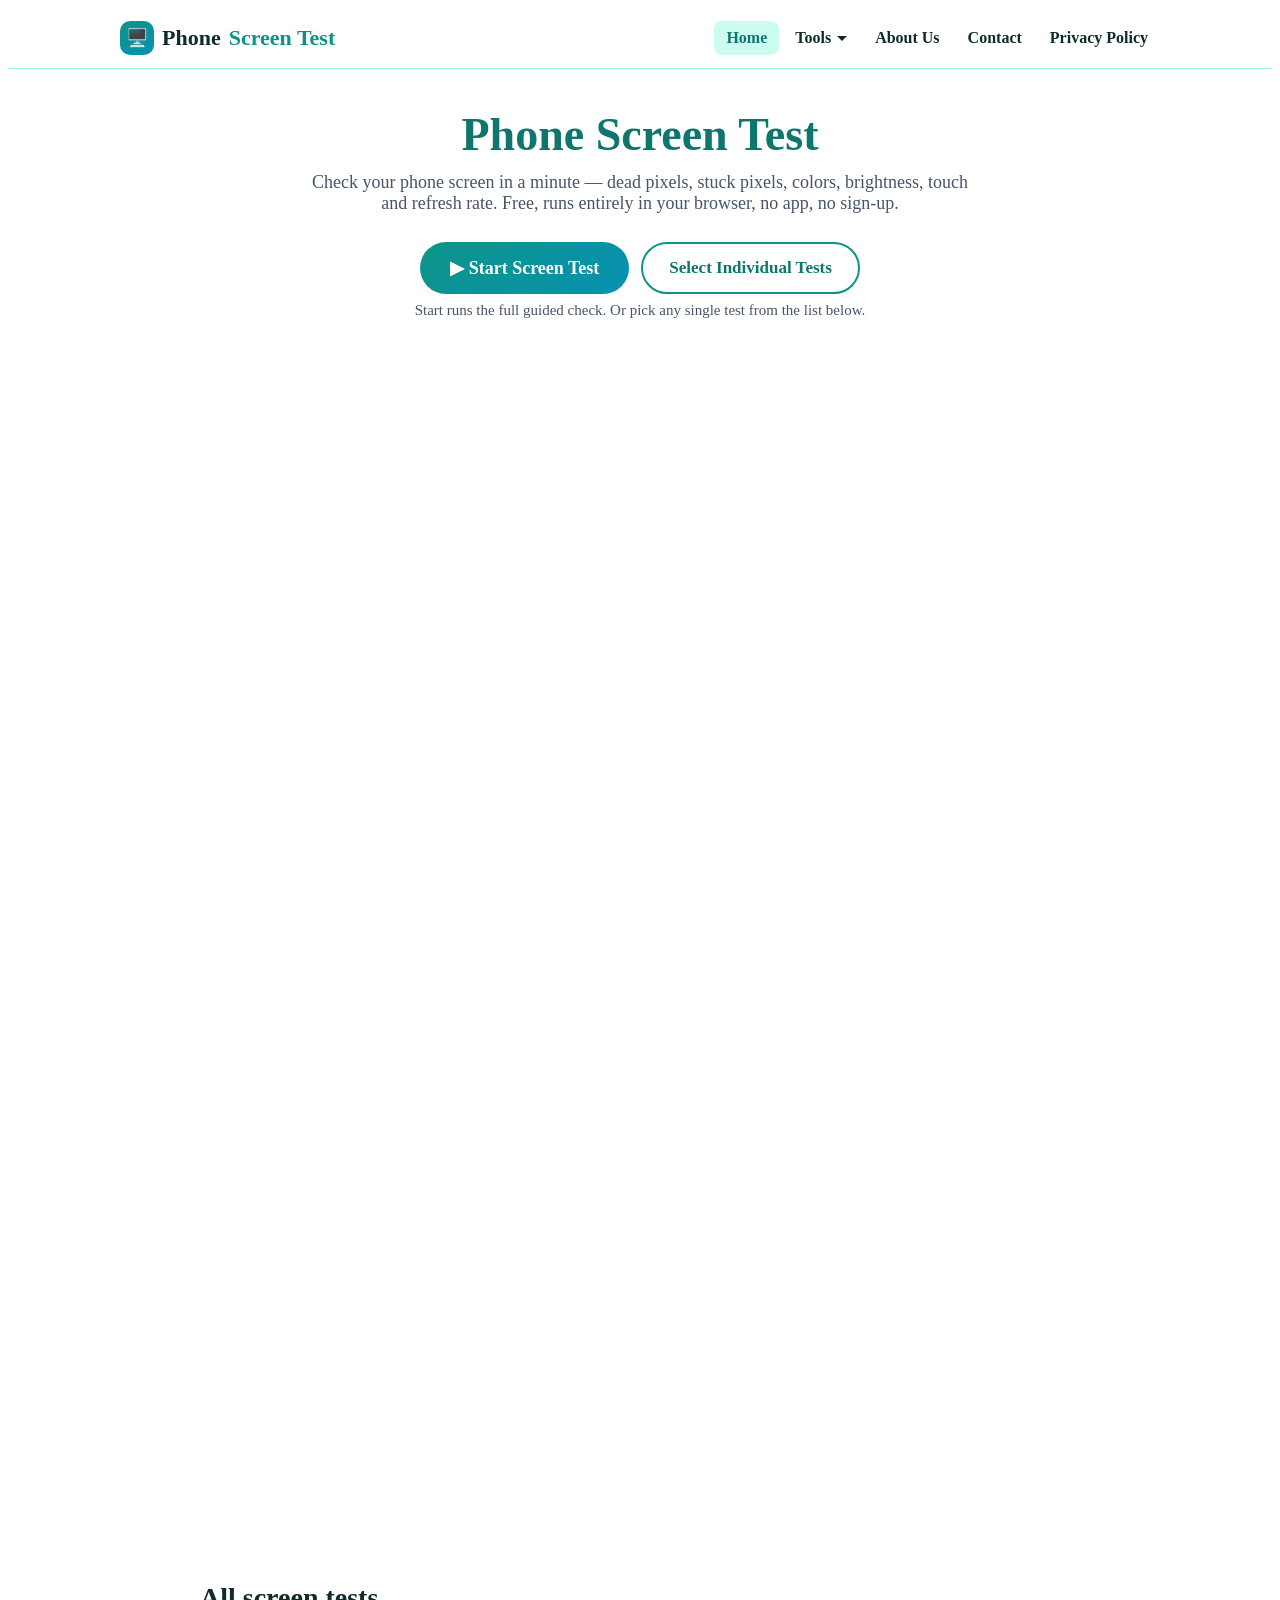
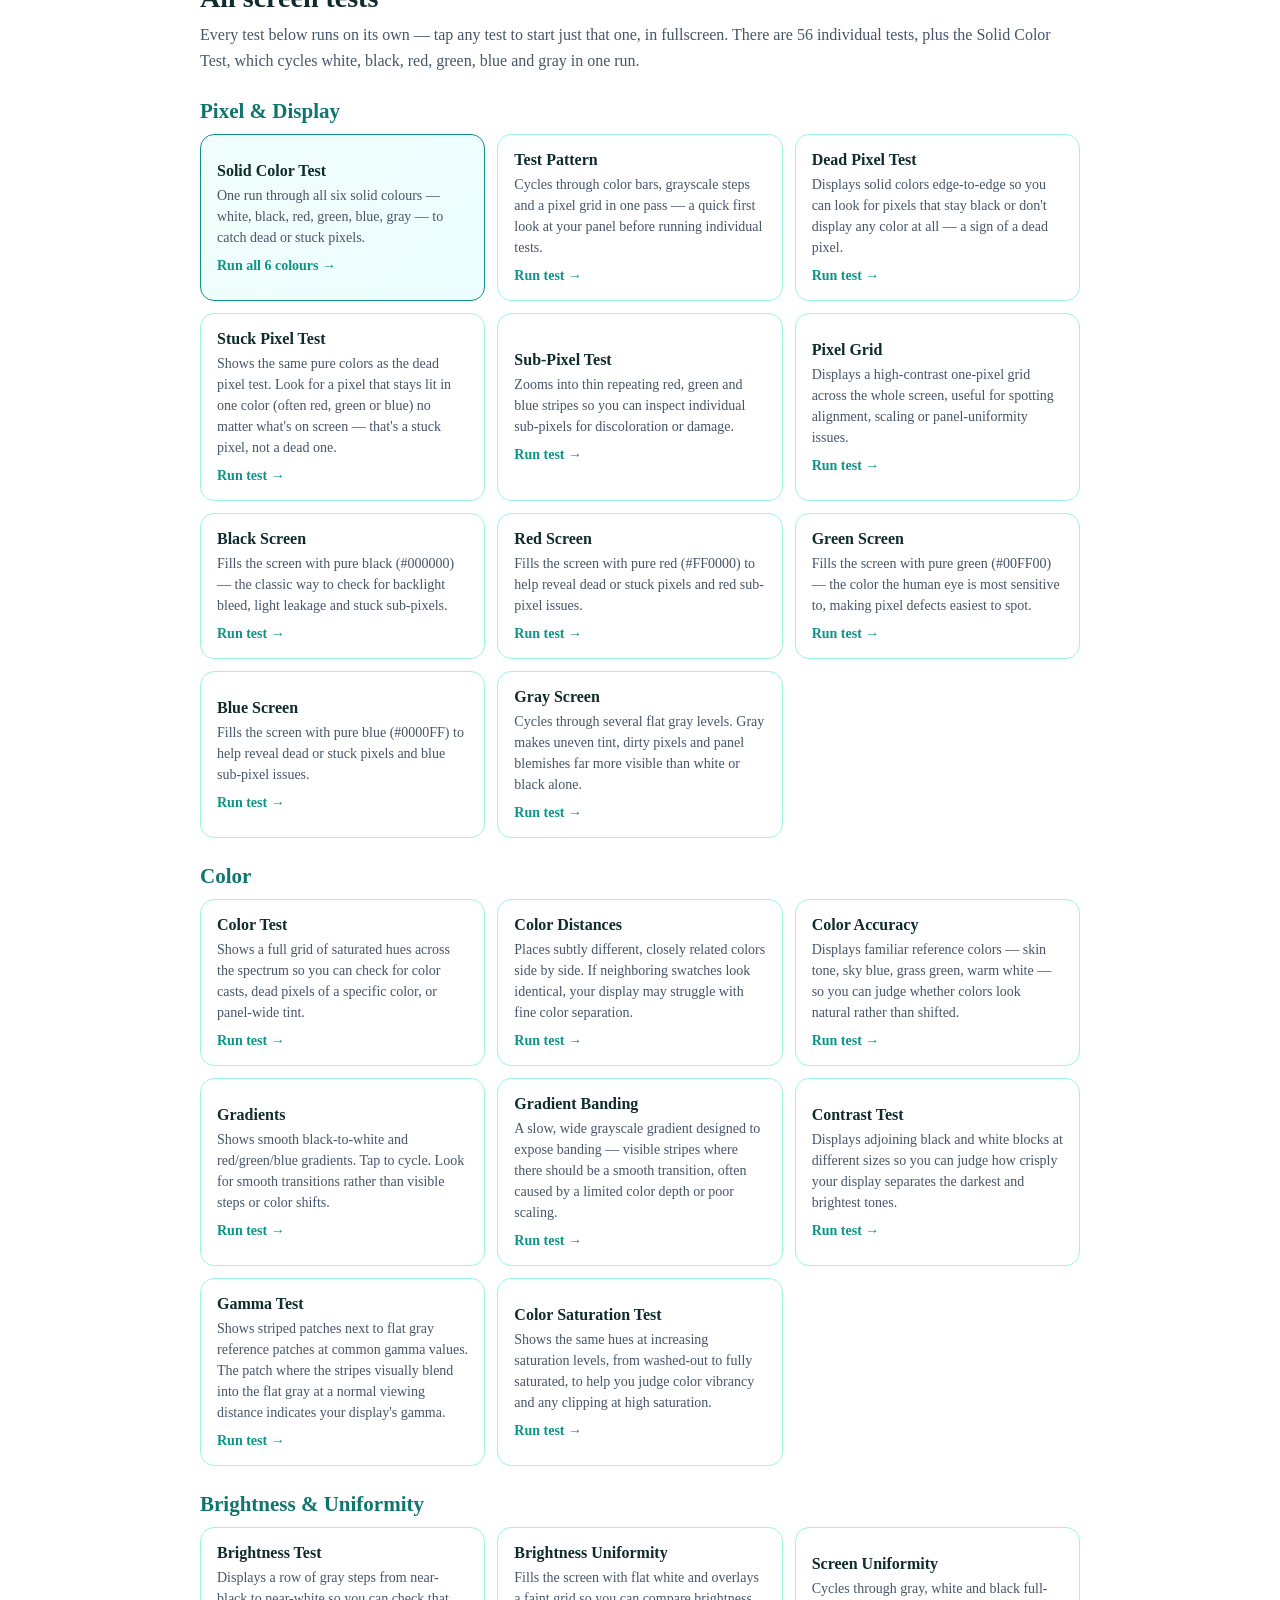
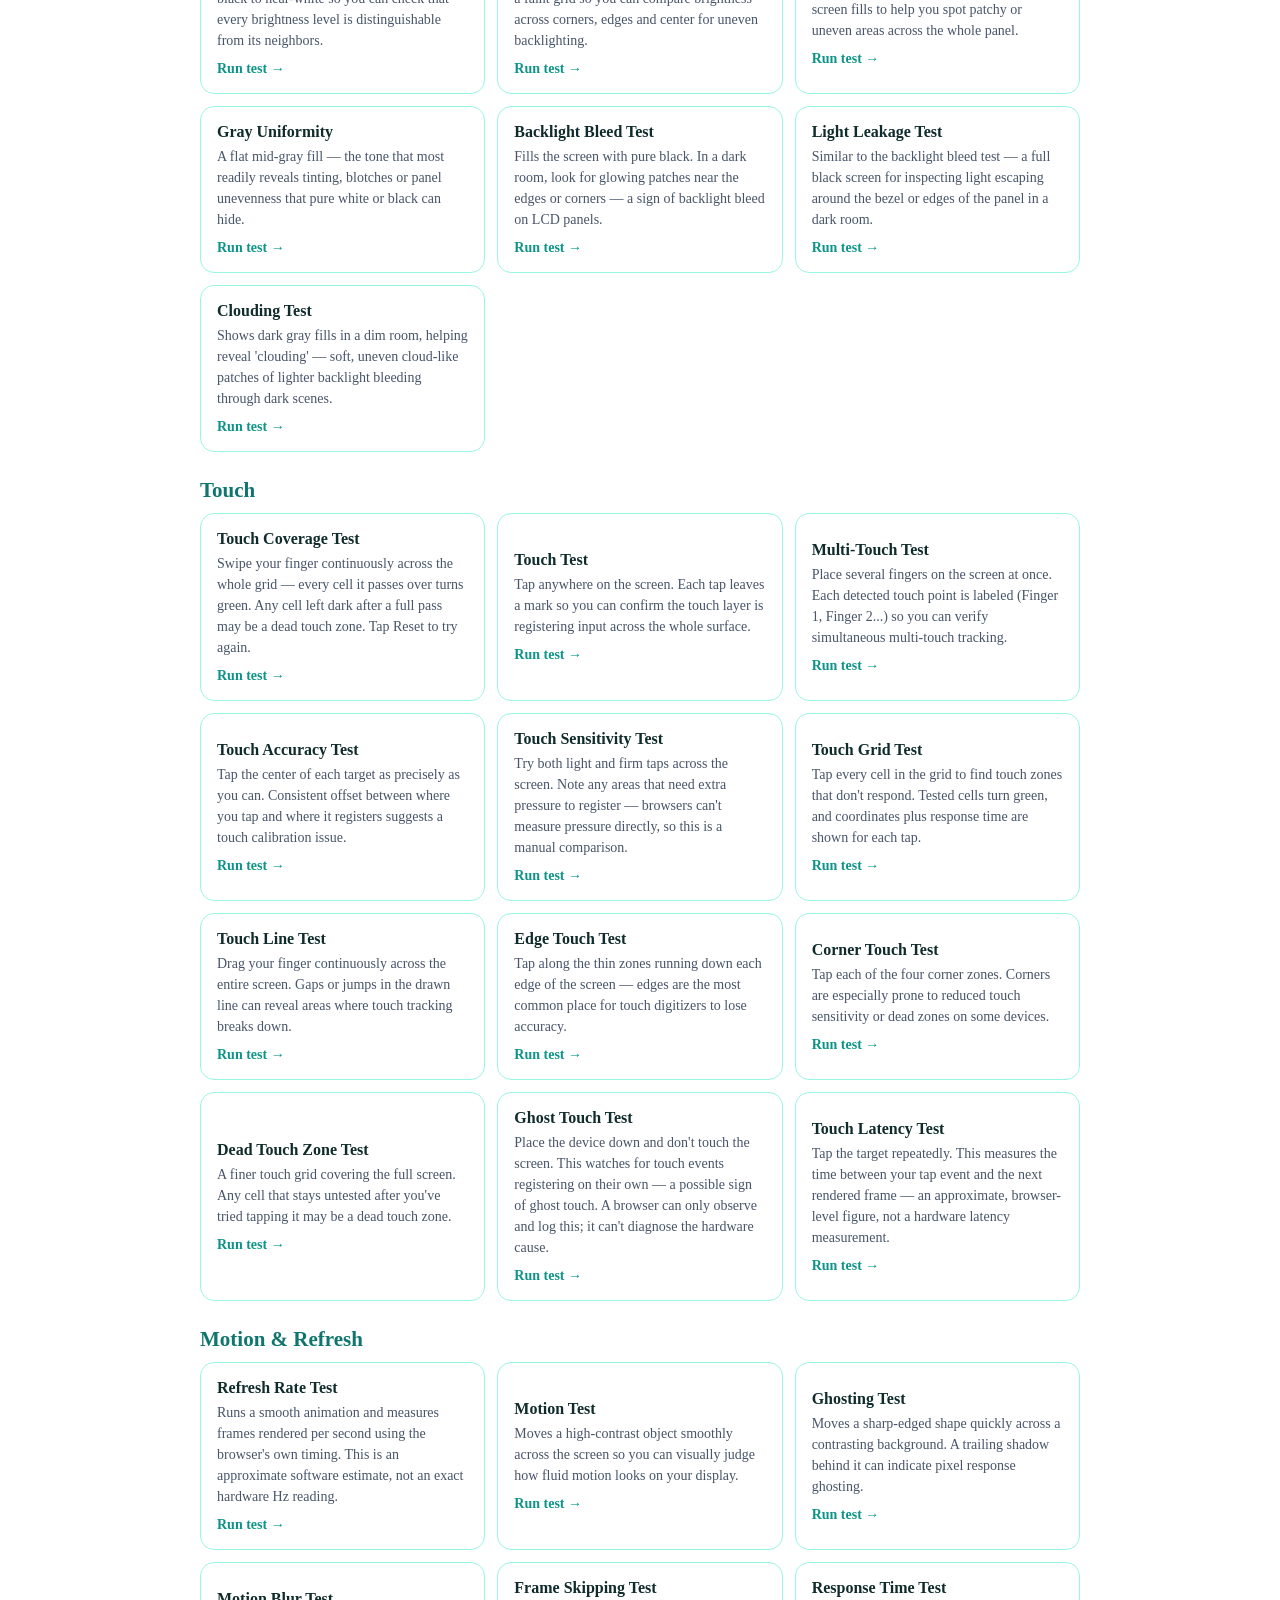
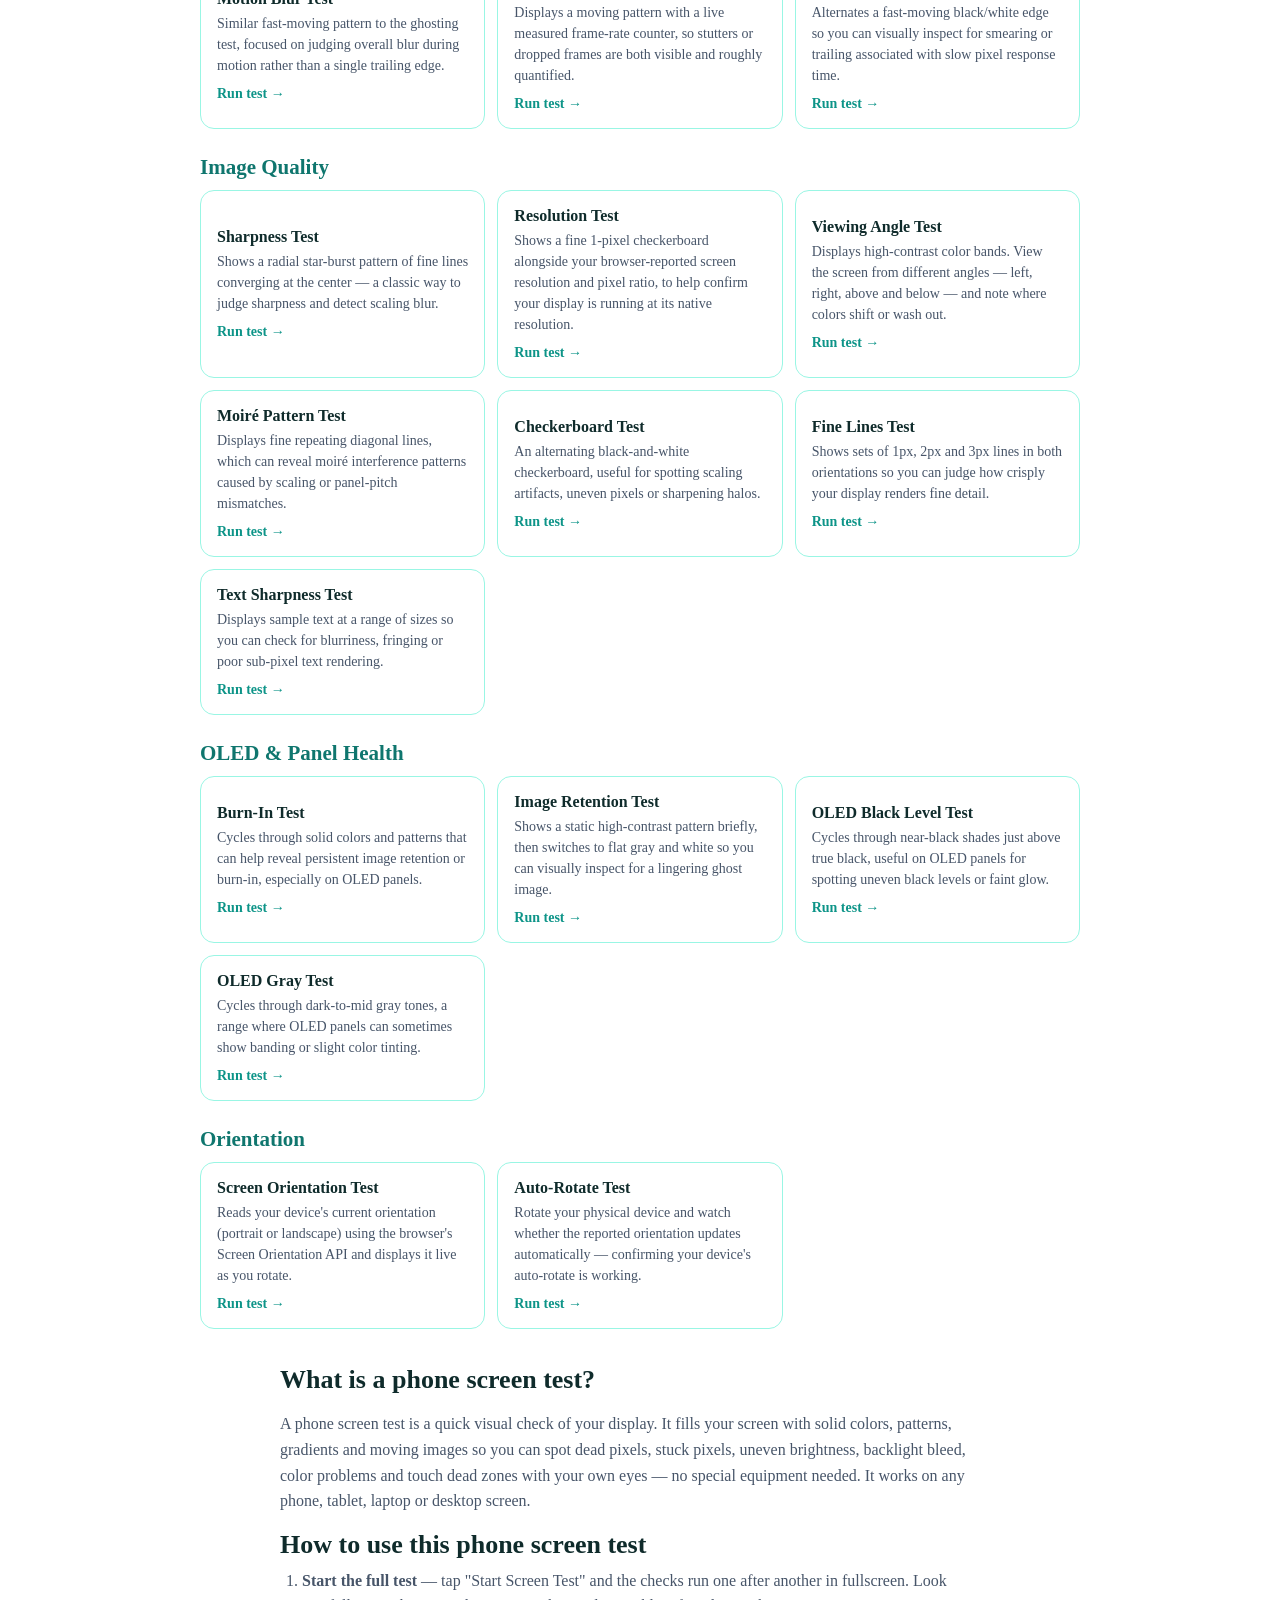
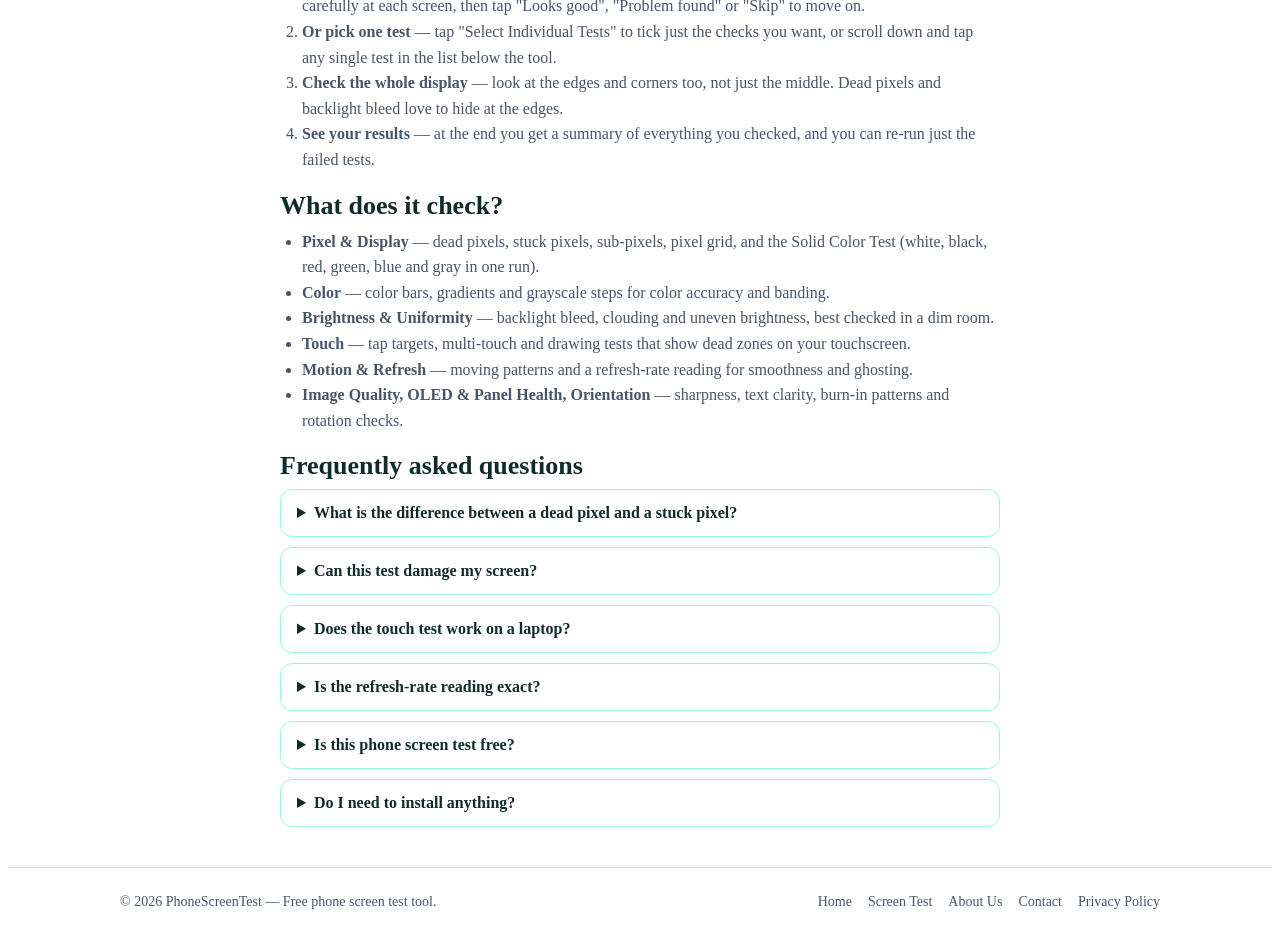
==== index.html @ b447b627 "Add Phone Screen Test website" ====
<!DOCTYPE html>
<html lang="en">
<head>
<meta charset="UTF-8">
<meta name="viewport" content="width=device-width, initial-scale=1.0">
<title>Phone Screen Test - Dead Pixels, Colors &amp; Touch (Free)</title>
<meta name="description" content="Free phone screen test — check dead pixels, stuck pixels, colors, brightness, touch and refresh rate. 57 display tests in your browser, no app or download.">
<meta name="keywords" content="phone screen test, screen test, display test, dead pixel test, stuck pixel test, touch screen test, color test, brightness test, monitor test, screen check">
<link rel="canonical" href="https://phonescreentest.github.io/">
<meta property="og:title" content="Phone Screen Test - Dead Pixels, Colors & Touch (Free)">
<meta property="og:description" content="57 free display tests in your browser — dead pixels, colors, brightness, touch and refresh rate. No app, no sign-up.">
<meta property="og:type" content="website">
<meta property="og:url" content="https://phonescreentest.github.io/">
<link rel="stylesheet" href="https://fonts.googleapis.com/css2?family=Space+Grotesk:wght@500;600;700&family=Inter:wght@400;500;600;700&display=swap">
<link rel="stylesheet" href="screen-test-assets/style.css">
<!-- Google Search Console verification + Google Analytics: to be added after upload (own property, separate from the other sites). -->
<link rel="icon" href="data:image/svg+xml,<svg xmlns='http://www.w3.org/2000/svg' viewBox='0 0 100 100'><text y='.9em' font-size='90'>🖥️</text></svg>">
<style>
:root{--bg:#f0fdfa;--panel:#fff;--panel2:#ccfbf1;--line:#99f6e4;--text:#0f2b2b;--muted:#475569;--accent:#0d9488;--accent2:#0891b2;--accent-dark:#0f766e}
*{box-sizing:border-box}
html{scroll-behavior:smooth}
a{color:var(--accent);text-decoration:none}
a:hover{text-decoration:underline}
.wrap{max-width:1080px;margin:0 auto;padding:0 20px}
header.site{background:#fff;border-bottom:1px solid var(--line);position:sticky;top:0;z-index:10}
header.site .wrap{display:flex;align-items:center;justify-content:space-between;min-height:60px}
.logo{font-size:22px;font-weight:800;color:var(--text);display:flex;align-items:center;gap:8px}
.logo:hover{text-decoration:none}
.logo .mark{width:34px;height:34px;border-radius:10px;background:linear-gradient(135deg,var(--accent),var(--accent2));color:#fff;display:inline-flex;align-items:center;justify-content:center;font-size:18px}
.logo b{color:var(--accent);font-weight:800}
nav.main{display:flex;gap:4px;flex-wrap:wrap}
nav.main a{color:var(--text);font-weight:600;padding:8px 12px;border-radius:8px}
nav.main a:hover,nav.main a.active{background:var(--panel2);color:var(--accent-dark);text-decoration:none}
.menu-btn{display:none}
.nav-drop{position:relative}
.nav-drop-btn{font-family:inherit;font-size:16px;font-weight:600;color:var(--text);background:none;border:0;padding:8px 12px;border-radius:8px;cursor:pointer;display:inline-flex;align-items:center;gap:6px}
.nav-drop-btn:hover,.nav-drop-btn.active{background:var(--panel2);color:var(--accent-dark)}
.nav-drop-btn .caret{width:0;height:0;border-left:5px solid transparent;border-right:5px solid transparent;border-top:5px solid currentColor;transition:transform .2s}
.nav-drop.open .nav-drop-btn .caret{transform:rotate(180deg)}
.nav-drop-menu{display:none;position:absolute;top:calc(100% + 6px);left:0;min-width:230px;background:#fff;border:1px solid var(--line);border-radius:12px;box-shadow:0 12px 30px rgba(13,148,136,.15);padding:6px;z-index:20}
.nav-drop.open .nav-drop-menu{display:block}
.nav-drop-menu a{display:block;padding:10px 12px;border-radius:8px;color:var(--text);font-weight:600}
.nav-drop-menu a:hover,.nav-drop-menu a.active{background:var(--panel2);color:var(--accent-dark);text-decoration:none}
.page-hero{text-align:center;padding:40px 20px 6px}
.page-hero h1{font-size:46px;line-height:1.15;margin:0 0 10px;color:var(--accent-dark)}
.page-hero p.lede{font-size:18px;color:var(--muted);max-width:660px;margin:0 auto 22px}
footer.site{border-top:1px solid var(--line);background:#fff;padding:26px 0;margin-top:20px}
footer.site .wrap{display:flex;justify-content:space-between;gap:16px;flex-wrap:wrap;color:var(--muted);font-size:14px}
footer.site nav{display:flex;gap:16px;flex-wrap:wrap}
footer.site nav a{color:var(--muted)}
/* Top actions: Start Screen Test + Select Individual Tests (own classes, no clash with plugin .btn) */
.pst-top-actions{display:flex;gap:12px;justify-content:center;flex-wrap:wrap;margin:0 auto 8px}
.pst-start{border:0;cursor:pointer;padding:15px 30px;border-radius:999px;font-size:18px;font-weight:800;color:#fff;background:linear-gradient(135deg,var(--accent),var(--accent2));font-family:inherit}
.pst-start:hover{opacity:.92}
.pst-select{border:2px solid var(--accent);background:#fff;color:var(--accent-dark);cursor:pointer;padding:13px 26px;border-radius:999px;font-size:17px;font-weight:700;font-family:inherit}
.pst-select:hover{background:var(--panel2)}
.pst-top-note{text-align:center;color:var(--muted);font-size:15px;margin:6px 0 0}
/* All-tests list below the tool (own .pst- classes; plugin .card/.btn untouched) */
.pst-all{max-width:920px;margin:0 auto;padding:30px 20px 10px}
.pst-all h2{font-size:28px;margin:0 0 8px;color:var(--text)}
.pst-all-intro{color:var(--muted);font-size:16px;line-height:1.6;margin:0 0 10px}
.pst-all h3{font-size:21px;margin:26px 0 10px;color:var(--accent-dark)}
.pst-test-grid{display:grid;grid-template-columns:repeat(auto-fill,minmax(260px,1fr));gap:12px}
.pst-test-btn{display:block;width:100%;text-align:left;background:#fff;border:1px solid var(--line);border-radius:14px;padding:16px;cursor:pointer;font-family:inherit}
.pst-test-btn:hover{border-color:var(--accent);box-shadow:0 6px 18px rgba(13,148,136,.14)}
.pst-test-name{display:block;font-size:16px;font-weight:800;color:var(--text)}
.pst-test-desc{display:block;font-size:14px;line-height:1.5;color:var(--muted);margin:5px 0 10px}
.pst-test-run{display:inline-block;font-size:14px;font-weight:800;color:var(--accent)}
.pst-test-group{background:linear-gradient(135deg,#f0fdfa,#ecfeff);border-color:var(--accent)}
/* SEO content under the tool (own classes, no clash with the tool stylesheet) */
.st-info{max-width:760px;margin:0 auto;padding:26px 20px 10px}
.st-info h2{font-size:26px;margin:0 0 8px;color:#0f2b2b}
.st-info p,.st-info li{color:#475569;font-size:16px;line-height:1.6}
.st-info ul,.st-info ol{margin:8px 0 18px;padding-left:22px}
.st-info details{background:#fff;border:1px solid var(--line);border-radius:12px;padding:14px 16px;margin-bottom:10px}
.st-info summary{font-weight:700;cursor:pointer;font-size:16px;color:#0f2b2b}
.st-info details p{margin:8px 0 0}
@media (max-width:820px){
  .page-hero h1{font-size:34px}
  .nav-drop{width:100%}
  .nav-drop-btn{width:100%;justify-content:space-between}
  .nav-drop-menu{position:static;box-shadow:none;border:0;border-radius:0;background:transparent;padding:2px 0 2px 14px;min-width:0}
  .nav-drop-menu a{padding:10px 12px}
  header.site .wrap{position:relative}
  .menu-btn{display:flex;flex-direction:column;justify-content:center;gap:5px;width:40px;height:40px;padding:9px;background:none;border:0;cursor:pointer}
  .menu-btn span{display:block;height:3px;background:var(--text);border-radius:2px;transition:transform .2s,opacity .2s}
  .menu-btn.open span:nth-child(1){transform:translateY(8px) rotate(45deg)}
  .menu-btn.open span:nth-child(2){opacity:0}
  .menu-btn.open span:nth-child(3){transform:translateY(-8px) rotate(-45deg)}
  nav.main{display:none}
  nav.main.open{display:flex;flex-direction:column;position:absolute;top:100%;left:0;right:0;background:#fff;border-bottom:1px solid var(--line);padding:10px 20px 14px;gap:2px}
  nav.main.open a{padding:10px 12px}
}
</style>
</head>
<body>
<header class="site">
  <div class="wrap">
    <a class="logo" href="index.html"><span class="mark">🖥️</span>Phone<b> Screen Test</b></a>
    <button type="button" class="menu-btn" id="menuBtn" aria-label="Menu" aria-expanded="false"><span></span><span></span><span></span></button>
    <nav class="main">
      <a href="index.html" class="active">Home</a>
      <div class="nav-drop">
        <button type="button" class="nav-drop-btn" aria-expanded="false" aria-haspopup="true">Tools <span class="caret" aria-hidden="true"></span></button>
        <div class="nav-drop-menu">
          <a href="index.html">Screen Test</a>
        </div>
      </div>
      <a href="about.html">About Us</a>
      <a href="contact.html">Contact</a>
      <a href="privacy-policy.html">Privacy Policy</a>
    </nav>
  </div>
</header>
<main class="wrap">
  <div class="page-hero">
    <h1>Phone Screen Test</h1>
    <p class="lede">Check your phone screen in a minute — dead pixels, stuck pixels, colors, brightness, touch and refresh rate. Free, runs entirely in your browser, no app, no sign-up.</p>
  </div>

  <div class="pst-top-actions">
    <button type="button" class="pst-start" data-stt-start>&#9654; Start Screen Test</button>
    <button type="button" class="pst-select" id="pstSelectBtn">Select Individual Tests</button>
  </div>
  <p class="pst-top-note">Start runs the full guided check. Or pick any single test from the list below.</p>

  <!-- Screen Test tool (standalone build of the Screen Test Tool plugin:
       its own markup, stylesheet and script; WordPress/PHP not needed) -->
  <div class="screen-test-tool-wrapper">
<div id="screen-test-app" style="visibility:hidden">

  <!-- ============ CATEGORY QUICK-START SCREEN ============ -->
  <div id="category-screen">
    <div class="page-wrap">
      <header class="hero">
        <span class="eyebrow">
          <svg width="14" height="14" style="width:14px;height:14px" viewBox="0 0 24 24" fill="none" stroke="currentColor" stroke-width="2"><rect x="3" y="4" width="18" height="13" rx="2"/><path d="M8 21h8M12 17v4"/></svg>
          Display &amp; touch diagnostics
        </span>
      </header>

      <div class="card" id="screen-test-cards">
        <div class="card-header">
          <h2>Choose a quick test</h2>
          <p>Tap a card to jump straight into that set of tests.</p>
        </div>
        <div class="category-grid" id="category-grid"></div>
      </div>

      <div class="individual-tests-link-wrap" style="text-align:center;margin-top:20px;">
        <button class="link-btn" id="show-individual-tests-link">Or choose individual tests →</button>
      </div>

      <footer class="tiny-note">Screen Test runs entirely in your browser. Results are based on visual inspection and are not a professional hardware diagnosis.</footer>
    </div>
  </div>

  <!-- ============ SELECTION SCREEN (advanced / individual tests) ============ -->
  <div id="selection-screen" class="hidden">
    <div class="page-wrap">
      <div style="margin-bottom:10px;">
        <button class="link-btn" id="back-to-quickstart-link">← Back to quick start</button>
      </div>
      <header class="hero">
        <span class="eyebrow">
          <svg width="14" height="14" style="width:14px;height:14px" viewBox="0 0 24 24" fill="none" stroke="currentColor" stroke-width="2"><rect x="3" y="4" width="18" height="13" rx="2"/><path d="M8 21h8M12 17v4"/></svg>
          Display &amp; touch diagnostics
        </span>
      </header>

      <div class="card">
        <div class="card-header">
          <h2>Choose the test(s) you would like to perform</h2>
          <p>Tap a test to select it, or the info icon to see what it checks.</p>
        </div>
        <div class="categories" id="categories-container"></div>

        <div class="control-bar">
          <div class="bulk-actions">
            <button class="link-btn" id="select-all-btn">Select all</button>
            <button class="link-btn" id="select-none-btn">Select none</button>
            <span class="count-pill" id="count-pill"><b>0</b> tests selected</span>
          </div>
          <div class="action-btns">
            <button class="btn btn-ghost" id="setup-guide-btn">View setup guide</button>
            <button class="btn btn-primary" id="start-test-btn" disabled>Start test</button>
          </div>
        </div>
      </div>

      <footer class="tiny-note">Screen Test runs entirely in your browser. Results are based on visual inspection and are not a professional hardware diagnosis.</footer>
    </div>
  </div>

  <!-- ============ TEST RUNNER ============ -->
  <div id="test-runner" class="hidden">
    <div id="runner-topbar">
      <span class="topbar-chip" id="progress-chip">Test 1 of 1<span class="test-title" id="runner-test-name"></span></span>
    </div>
    <div id="test-stage" role="region" aria-label="Test display area"></div>
    <button id="stt-v102-runner-controls-toggle" type="button" aria-label="Hide test navigation" aria-expanded="true" title="Hide test navigation">
      <svg class="stt-v102-toggle-arrow stt-v102-toggle-arrow-down" viewBox="0 0 24 24" fill="none" stroke="currentColor" stroke-width="2.4" stroke-linecap="round" stroke-linejoin="round"><path d="M6 9l6 6 6-6"/></svg>
      <svg class="stt-v102-toggle-arrow stt-v102-toggle-arrow-up" viewBox="0 0 24 24" fill="none" stroke="currentColor" stroke-width="2.4" stroke-linecap="round" stroke-linejoin="round"><path d="M6 15l6-6 6 6"/></svg>
    </button>
    <div id="runner-bottombar">
      <button class="rbtn" id="btn-prev" aria-label="Previous test">
        <svg viewBox="0 0 24 24" fill="none" stroke="currentColor" stroke-width="2.2" stroke-linecap="round" stroke-linejoin="round"><path d="M15 18l-6-6 6-6"/></svg>
        Previous
      </button>
      <button class="rbtn bad" id="btn-problem">
        <svg viewBox="0 0 24 24" fill="none" stroke="currentColor" stroke-width="2.2" stroke-linecap="round" stroke-linejoin="round"><path d="M12 9v4M12 17h.01M10.3 3.9L1.8 18a2 2 0 001.7 3h17a2 2 0 001.7-3L13.7 3.9a2 2 0 00-3.4 0z"/></svg>
        Problem found
      </button>
      <button class="rbtn good" id="btn-good">
        <svg viewBox="0 0 24 24" fill="none" stroke="currentColor" stroke-width="2.2" stroke-linecap="round" stroke-linejoin="round"><path d="M20 6L9 17l-5-5"/></svg>
        Looks good
      </button>
      <button class="rbtn" id="btn-skip">Skip</button>
      <button class="rbtn" id="btn-next" aria-label="Next test">
        Next
        <svg viewBox="0 0 24 24" fill="none" stroke="currentColor" stroke-width="2.2" stroke-linecap="round" stroke-linejoin="round"><path d="M9 18l6-6-6-6"/></svg>
      </button>
    </div>

    <!-- Inside the fullscreen element so the confirmation remains visible. -->
    <div class="modal-overlay hidden" id="exit-modal-overlay">
      <div class="modal" style="max-width:380px;" role="dialog" aria-modal="true" aria-labelledby="exit-modal-title">
        <h3 id="exit-modal-title">Exit this test?</h3>
        <p>Your progress on remaining tests will be lost. Completed results so far won't be saved.</p>
        <div class="modal-actions">
          <button class="btn" id="exit-cancel-btn">Keep testing</button>
          <button class="btn btn-danger" id="exit-confirm-btn">Exit</button>
        </div>
      </div>
    </div>
  </div>

  <!-- ============ RESULTS SCREEN ============ -->
  <div id="results-screen" class="hidden">
    <div class="page-wrap">
      <header class="hero">
        <span class="eyebrow">
          <svg width="14" height="14" style="width:14px;height:14px" viewBox="0 0 24 24" fill="none" stroke="currentColor" stroke-width="2"><path d="M20 6L9 17l-5-5"/></svg>
          Screen test complete
        </span>
        <h2 style="font-size:clamp(30px,5vw,42px);">Your results</h2>
        <p>Here's how your display performed across the tests you ran.</p>
      </header>
      <div class="card">
        <div class="results-summary" id="results-summary"></div>
        <div class="result-list" id="results-list"></div>
        <div class="control-bar" style="justify-content:center;">
          <div class="action-btns">
            <button class="btn" id="test-again-btn">Test again</button>
            <button class="btn" id="run-failed-btn">Run failed tests</button>
            <button class="btn btn-primary" id="new-test-btn">Start new test</button>
            <button class="btn stt-results-close" id="results-close-btn">Close</button>
          </div>
        </div>
      </div>
      <footer class="tiny-note">Your results are based on the tests you performed and are not a professional hardware diagnosis.</footer>
    </div>
  </div>

  <!-- Info modal -->
  <div class="modal-overlay hidden" id="info-modal-overlay">
    <div class="modal" role="dialog" aria-modal="true" aria-labelledby="info-modal-title">
      <span class="cat-tag" id="info-modal-cat"></span>
      <h3 id="info-modal-title"></h3>
      <p id="info-modal-desc"></p>
      <div class="modal-actions">
        <button class="btn" id="info-modal-close">Close</button>
        <button class="btn btn-primary" id="info-modal-select">Select this test</button>
      </div>
    </div>
  </div>

  <!-- Setup guide modal -->
  <div class="modal-overlay hidden" id="guide-modal-overlay">
    <div class="modal" style="max-width:480px;" role="dialog" aria-modal="true" aria-labelledby="guide-modal-title">
      <h3 id="guide-modal-title">Before you start</h3>
      <ol class="guide-list">
        <li><span class="num">1</span> Clean your screen so smudges aren't mistaken for dead pixels or clouding.</li>
        <li><span class="num">2</span> Dim the room for backlight bleed, light leakage, and black-level tests — these show up best in the dark.</li>
        <li><span class="num">3</span> Use normal room lighting for color, brightness, and uniformity tests.</li>
        <li><span class="num">4</span> For touch tests, use a finger or stylus and try to cover the entire screen, including edges and corners.</li>
        <li><span class="num">5</span> Fullscreen mode gives the most accurate results — allow it if your browser prompts you.</li>
        <li><span class="num">6</span> Motion and refresh-rate readings are approximate, browser-measured estimates — not exact hardware specs.</li>
      </ol>
      <div class="modal-actions">
        <button class="btn btn-primary" id="guide-modal-close">Got it</button>
      </div>
    </div>
  </div>

</div>
  </div>

<section class="pst-all" id="all-tests">
<h2>All screen tests</h2>
<p class="pst-all-intro">Every test below runs on its own — tap any test to start just that one, in fullscreen. There are 56 individual tests, plus the Solid Color Test, which cycles white, black, red, green, blue and gray in one run.</p>
<h3>Pixel &amp; Display</h3>
<div class="pst-test-grid">
<button type="button" class="pst-test-btn pst-test-group" data-group-label="Solid Color Test"><span class="pst-test-name">Solid Color Test</span><span class="pst-test-desc">One run through all six solid colours — white, black, red, green, blue, gray — to catch dead or stuck pixels.</span><span class="pst-test-run">Run all 6 colours →</span></button>
<button type="button" class="pst-test-btn" data-test-id="test-pattern"><span class="pst-test-name">Test Pattern</span><span class="pst-test-desc">Cycles through color bars, grayscale steps and a pixel grid in one pass — a quick first look at your panel before running individual tests.</span><span class="pst-test-run">Run test →</span></button>
<button type="button" class="pst-test-btn" data-test-id="dead-pixel"><span class="pst-test-name">Dead Pixel Test</span><span class="pst-test-desc">Displays solid colors edge-to-edge so you can look for pixels that stay black or don&#x27;t display any color at all — a sign of a dead pixel.</span><span class="pst-test-run">Run test →</span></button>
<button type="button" class="pst-test-btn" data-test-id="stuck-pixel"><span class="pst-test-name">Stuck Pixel Test</span><span class="pst-test-desc">Shows the same pure colors as the dead pixel test. Look for a pixel that stays lit in one color (often red, green or blue) no matter what&#x27;s on screen — that&#x27;s a stuck pixel, not a dead one.</span><span class="pst-test-run">Run test →</span></button>
<button type="button" class="pst-test-btn" data-test-id="sub-pixel"><span class="pst-test-name">Sub-Pixel Test</span><span class="pst-test-desc">Zooms into thin repeating red, green and blue stripes so you can inspect individual sub-pixels for discoloration or damage.</span><span class="pst-test-run">Run test →</span></button>
<button type="button" class="pst-test-btn" data-test-id="pixel-grid"><span class="pst-test-name">Pixel Grid</span><span class="pst-test-desc">Displays a high-contrast one-pixel grid across the whole screen, useful for spotting alignment, scaling or panel-uniformity issues.</span><span class="pst-test-run">Run test →</span></button>
<button type="button" class="pst-test-btn" data-test-id="black-screen"><span class="pst-test-name">Black Screen</span><span class="pst-test-desc">Fills the screen with pure black (#000000) — the classic way to check for backlight bleed, light leakage and stuck sub-pixels.</span><span class="pst-test-run">Run test →</span></button>
<button type="button" class="pst-test-btn" data-test-id="red-screen"><span class="pst-test-name">Red Screen</span><span class="pst-test-desc">Fills the screen with pure red (#FF0000) to help reveal dead or stuck pixels and red sub-pixel issues.</span><span class="pst-test-run">Run test →</span></button>
<button type="button" class="pst-test-btn" data-test-id="green-screen"><span class="pst-test-name">Green Screen</span><span class="pst-test-desc">Fills the screen with pure green (#00FF00) — the color the human eye is most sensitive to, making pixel defects easiest to spot.</span><span class="pst-test-run">Run test →</span></button>
<button type="button" class="pst-test-btn" data-test-id="blue-screen"><span class="pst-test-name">Blue Screen</span><span class="pst-test-desc">Fills the screen with pure blue (#0000FF) to help reveal dead or stuck pixels and blue sub-pixel issues.</span><span class="pst-test-run">Run test →</span></button>
<button type="button" class="pst-test-btn" data-test-id="gray-screen"><span class="pst-test-name">Gray Screen</span><span class="pst-test-desc">Cycles through several flat gray levels. Gray makes uneven tint, dirty pixels and panel blemishes far more visible than white or black alone.</span><span class="pst-test-run">Run test →</span></button>
</div>
<h3>Color</h3>
<div class="pst-test-grid">
<button type="button" class="pst-test-btn" data-test-id="color-test"><span class="pst-test-name">Color Test</span><span class="pst-test-desc">Shows a full grid of saturated hues across the spectrum so you can check for color casts, dead pixels of a specific color, or panel-wide tint.</span><span class="pst-test-run">Run test →</span></button>
<button type="button" class="pst-test-btn" data-test-id="color-distances"><span class="pst-test-name">Color Distances</span><span class="pst-test-desc">Places subtly different, closely related colors side by side. If neighboring swatches look identical, your display may struggle with fine color separation.</span><span class="pst-test-run">Run test →</span></button>
<button type="button" class="pst-test-btn" data-test-id="color-accuracy"><span class="pst-test-name">Color Accuracy</span><span class="pst-test-desc">Displays familiar reference colors — skin tone, sky blue, grass green, warm white — so you can judge whether colors look natural rather than shifted.</span><span class="pst-test-run">Run test →</span></button>
<button type="button" class="pst-test-btn" data-test-id="gradients"><span class="pst-test-name">Gradients</span><span class="pst-test-desc">Shows smooth black-to-white and red/green/blue gradients. Tap to cycle. Look for smooth transitions rather than visible steps or color shifts.</span><span class="pst-test-run">Run test →</span></button>
<button type="button" class="pst-test-btn" data-test-id="gradient-banding"><span class="pst-test-name">Gradient Banding</span><span class="pst-test-desc">A slow, wide grayscale gradient designed to expose banding — visible stripes where there should be a smooth transition, often caused by a limited color depth or poor scaling.</span><span class="pst-test-run">Run test →</span></button>
<button type="button" class="pst-test-btn" data-test-id="contrast-test"><span class="pst-test-name">Contrast Test</span><span class="pst-test-desc">Displays adjoining black and white blocks at different sizes so you can judge how crisply your display separates the darkest and brightest tones.</span><span class="pst-test-run">Run test →</span></button>
<button type="button" class="pst-test-btn" data-test-id="gamma-test"><span class="pst-test-name">Gamma Test</span><span class="pst-test-desc">Shows striped patches next to flat gray reference patches at common gamma values. The patch where the stripes visually blend into the flat gray at a normal viewing distance indicates your display&#x27;s gamma.</span><span class="pst-test-run">Run test →</span></button>
<button type="button" class="pst-test-btn" data-test-id="color-saturation"><span class="pst-test-name">Color Saturation Test</span><span class="pst-test-desc">Shows the same hues at increasing saturation levels, from washed-out to fully saturated, to help you judge color vibrancy and any clipping at high saturation.</span><span class="pst-test-run">Run test →</span></button>
</div>
<h3>Brightness &amp; Uniformity</h3>
<div class="pst-test-grid">
<button type="button" class="pst-test-btn" data-test-id="brightness-test"><span class="pst-test-name">Brightness Test</span><span class="pst-test-desc">Displays a row of gray steps from near-black to near-white so you can check that every brightness level is distinguishable from its neighbors.</span><span class="pst-test-run">Run test →</span></button>
<button type="button" class="pst-test-btn" data-test-id="brightness-uniformity"><span class="pst-test-name">Brightness Uniformity</span><span class="pst-test-desc">Fills the screen with flat white and overlays a faint grid so you can compare brightness across corners, edges and center for uneven backlighting.</span><span class="pst-test-run">Run test →</span></button>
<button type="button" class="pst-test-btn" data-test-id="screen-uniformity"><span class="pst-test-name">Screen Uniformity</span><span class="pst-test-desc">Cycles through gray, white and black full-screen fills to help you spot patchy or uneven areas across the whole panel.</span><span class="pst-test-run">Run test →</span></button>
<button type="button" class="pst-test-btn" data-test-id="gray-uniformity"><span class="pst-test-name">Gray Uniformity</span><span class="pst-test-desc">A flat mid-gray fill — the tone that most readily reveals tinting, blotches or panel unevenness that pure white or black can hide.</span><span class="pst-test-run">Run test →</span></button>
<button type="button" class="pst-test-btn" data-test-id="backlight-bleed"><span class="pst-test-name">Backlight Bleed Test</span><span class="pst-test-desc">Fills the screen with pure black. In a dark room, look for glowing patches near the edges or corners — a sign of backlight bleed on LCD panels.</span><span class="pst-test-run">Run test →</span></button>
<button type="button" class="pst-test-btn" data-test-id="light-leakage"><span class="pst-test-name">Light Leakage Test</span><span class="pst-test-desc">Similar to the backlight bleed test — a full black screen for inspecting light escaping around the bezel or edges of the panel in a dark room.</span><span class="pst-test-run">Run test →</span></button>
<button type="button" class="pst-test-btn" data-test-id="clouding-test"><span class="pst-test-name">Clouding Test</span><span class="pst-test-desc">Shows dark gray fills in a dim room, helping reveal &#x27;clouding&#x27; — soft, uneven cloud-like patches of lighter backlight bleeding through dark scenes.</span><span class="pst-test-run">Run test →</span></button>
</div>
<h3>Touch</h3>
<div class="pst-test-grid">
<button type="button" class="pst-test-btn" data-test-id="touch-coverage"><span class="pst-test-name">Touch Coverage Test</span><span class="pst-test-desc">Swipe your finger continuously across the whole grid — every cell it passes over turns green. Any cell left dark after a full pass may be a dead touch zone. Tap Reset to try again.</span><span class="pst-test-run">Run test →</span></button>
<button type="button" class="pst-test-btn" data-test-id="touch-test"><span class="pst-test-name">Touch Test</span><span class="pst-test-desc">Tap anywhere on the screen. Each tap leaves a mark so you can confirm the touch layer is registering input across the whole surface.</span><span class="pst-test-run">Run test →</span></button>
<button type="button" class="pst-test-btn" data-test-id="multi-touch"><span class="pst-test-name">Multi-Touch Test</span><span class="pst-test-desc">Place several fingers on the screen at once. Each detected touch point is labeled (Finger 1, Finger 2...) so you can verify simultaneous multi-touch tracking.</span><span class="pst-test-run">Run test →</span></button>
<button type="button" class="pst-test-btn" data-test-id="touch-accuracy"><span class="pst-test-name">Touch Accuracy Test</span><span class="pst-test-desc">Tap the center of each target as precisely as you can. Consistent offset between where you tap and where it registers suggests a touch calibration issue.</span><span class="pst-test-run">Run test →</span></button>
<button type="button" class="pst-test-btn" data-test-id="touch-sensitivity"><span class="pst-test-name">Touch Sensitivity Test</span><span class="pst-test-desc">Try both light and firm taps across the screen. Note any areas that need extra pressure to register — browsers can&#x27;t measure pressure directly, so this is a manual comparison.</span><span class="pst-test-run">Run test →</span></button>
<button type="button" class="pst-test-btn" data-test-id="touch-grid"><span class="pst-test-name">Touch Grid Test</span><span class="pst-test-desc">Tap every cell in the grid to find touch zones that don&#x27;t respond. Tested cells turn green, and coordinates plus response time are shown for each tap.</span><span class="pst-test-run">Run test →</span></button>
<button type="button" class="pst-test-btn" data-test-id="touch-line"><span class="pst-test-name">Touch Line Test</span><span class="pst-test-desc">Drag your finger continuously across the entire screen. Gaps or jumps in the drawn line can reveal areas where touch tracking breaks down.</span><span class="pst-test-run">Run test →</span></button>
<button type="button" class="pst-test-btn" data-test-id="edge-touch"><span class="pst-test-name">Edge Touch Test</span><span class="pst-test-desc">Tap along the thin zones running down each edge of the screen — edges are the most common place for touch digitizers to lose accuracy.</span><span class="pst-test-run">Run test →</span></button>
<button type="button" class="pst-test-btn" data-test-id="corner-touch"><span class="pst-test-name">Corner Touch Test</span><span class="pst-test-desc">Tap each of the four corner zones. Corners are especially prone to reduced touch sensitivity or dead zones on some devices.</span><span class="pst-test-run">Run test →</span></button>
<button type="button" class="pst-test-btn" data-test-id="dead-touch-zone"><span class="pst-test-name">Dead Touch Zone Test</span><span class="pst-test-desc">A finer touch grid covering the full screen. Any cell that stays untested after you&#x27;ve tried tapping it may be a dead touch zone.</span><span class="pst-test-run">Run test →</span></button>
<button type="button" class="pst-test-btn" data-test-id="ghost-touch"><span class="pst-test-name">Ghost Touch Test</span><span class="pst-test-desc">Place the device down and don&#x27;t touch the screen. This watches for touch events registering on their own — a possible sign of ghost touch. A browser can only observe and log this; it can&#x27;t diagnose the hardware cause.</span><span class="pst-test-run">Run test →</span></button>
<button type="button" class="pst-test-btn" data-test-id="touch-latency"><span class="pst-test-name">Touch Latency Test</span><span class="pst-test-desc">Tap the target repeatedly. This measures the time between your tap event and the next rendered frame — an approximate, browser-level figure, not a hardware latency measurement.</span><span class="pst-test-run">Run test →</span></button>
</div>
<h3>Motion &amp; Refresh</h3>
<div class="pst-test-grid">
<button type="button" class="pst-test-btn" data-test-id="refresh-rate"><span class="pst-test-name">Refresh Rate Test</span><span class="pst-test-desc">Runs a smooth animation and measures frames rendered per second using the browser&#x27;s own timing. This is an approximate software estimate, not an exact hardware Hz reading.</span><span class="pst-test-run">Run test →</span></button>
<button type="button" class="pst-test-btn" data-test-id="motion-test"><span class="pst-test-name">Motion Test</span><span class="pst-test-desc">Moves a high-contrast object smoothly across the screen so you can visually judge how fluid motion looks on your display.</span><span class="pst-test-run">Run test →</span></button>
<button type="button" class="pst-test-btn" data-test-id="ghosting-test"><span class="pst-test-name">Ghosting Test</span><span class="pst-test-desc">Moves a sharp-edged shape quickly across a contrasting background. A trailing shadow behind it can indicate pixel response ghosting.</span><span class="pst-test-run">Run test →</span></button>
<button type="button" class="pst-test-btn" data-test-id="motion-blur"><span class="pst-test-name">Motion Blur Test</span><span class="pst-test-desc">Similar fast-moving pattern to the ghosting test, focused on judging overall blur during motion rather than a single trailing edge.</span><span class="pst-test-run">Run test →</span></button>
<button type="button" class="pst-test-btn" data-test-id="frame-skipping"><span class="pst-test-name">Frame Skipping Test</span><span class="pst-test-desc">Displays a moving pattern with a live measured frame-rate counter, so stutters or dropped frames are both visible and roughly quantified.</span><span class="pst-test-run">Run test →</span></button>
<button type="button" class="pst-test-btn" data-test-id="response-time"><span class="pst-test-name">Response Time Test</span><span class="pst-test-desc">Alternates a fast-moving black/white edge so you can visually inspect for smearing or trailing associated with slow pixel response time.</span><span class="pst-test-run">Run test →</span></button>
</div>
<h3>Image Quality</h3>
<div class="pst-test-grid">
<button type="button" class="pst-test-btn" data-test-id="sharpness-test"><span class="pst-test-name">Sharpness Test</span><span class="pst-test-desc">Shows a radial star-burst pattern of fine lines converging at the center — a classic way to judge sharpness and detect scaling blur.</span><span class="pst-test-run">Run test →</span></button>
<button type="button" class="pst-test-btn" data-test-id="resolution-test"><span class="pst-test-name">Resolution Test</span><span class="pst-test-desc">Shows a fine 1-pixel checkerboard alongside your browser-reported screen resolution and pixel ratio, to help confirm your display is running at its native resolution.</span><span class="pst-test-run">Run test →</span></button>
<button type="button" class="pst-test-btn" data-test-id="viewing-angle"><span class="pst-test-name">Viewing Angle Test</span><span class="pst-test-desc">Displays high-contrast color bands. View the screen from different angles — left, right, above and below — and note where colors shift or wash out.</span><span class="pst-test-run">Run test →</span></button>
<button type="button" class="pst-test-btn" data-test-id="moire-test"><span class="pst-test-name">Moiré Pattern Test</span><span class="pst-test-desc">Displays fine repeating diagonal lines, which can reveal moiré interference patterns caused by scaling or panel-pitch mismatches.</span><span class="pst-test-run">Run test →</span></button>
<button type="button" class="pst-test-btn" data-test-id="checkerboard-test"><span class="pst-test-name">Checkerboard Test</span><span class="pst-test-desc">An alternating black-and-white checkerboard, useful for spotting scaling artifacts, uneven pixels or sharpening halos.</span><span class="pst-test-run">Run test →</span></button>
<button type="button" class="pst-test-btn" data-test-id="fine-lines-test"><span class="pst-test-name">Fine Lines Test</span><span class="pst-test-desc">Shows sets of 1px, 2px and 3px lines in both orientations so you can judge how crisply your display renders fine detail.</span><span class="pst-test-run">Run test →</span></button>
<button type="button" class="pst-test-btn" data-test-id="text-sharpness"><span class="pst-test-name">Text Sharpness Test</span><span class="pst-test-desc">Displays sample text at a range of sizes so you can check for blurriness, fringing or poor sub-pixel text rendering.</span><span class="pst-test-run">Run test →</span></button>
</div>
<h3>OLED &amp; Panel Health</h3>
<div class="pst-test-grid">
<button type="button" class="pst-test-btn" data-test-id="burn-in"><span class="pst-test-name">Burn-In Test</span><span class="pst-test-desc">Cycles through solid colors and patterns that can help reveal persistent image retention or burn-in, especially on OLED panels.</span><span class="pst-test-run">Run test →</span></button>
<button type="button" class="pst-test-btn" data-test-id="image-retention"><span class="pst-test-name">Image Retention Test</span><span class="pst-test-desc">Shows a static high-contrast pattern briefly, then switches to flat gray and white so you can visually inspect for a lingering ghost image.</span><span class="pst-test-run">Run test →</span></button>
<button type="button" class="pst-test-btn" data-test-id="oled-black-level"><span class="pst-test-name">OLED Black Level Test</span><span class="pst-test-desc">Cycles through near-black shades just above true black, useful on OLED panels for spotting uneven black levels or faint glow.</span><span class="pst-test-run">Run test →</span></button>
<button type="button" class="pst-test-btn" data-test-id="oled-gray"><span class="pst-test-name">OLED Gray Test</span><span class="pst-test-desc">Cycles through dark-to-mid gray tones, a range where OLED panels can sometimes show banding or slight color tinting.</span><span class="pst-test-run">Run test →</span></button>
</div>
<h3>Orientation</h3>
<div class="pst-test-grid">
<button type="button" class="pst-test-btn" data-test-id="screen-orientation"><span class="pst-test-name">Screen Orientation Test</span><span class="pst-test-desc">Reads your device&#x27;s current orientation (portrait or landscape) using the browser&#x27;s Screen Orientation API and displays it live as you rotate.</span><span class="pst-test-run">Run test →</span></button>
<button type="button" class="pst-test-btn" data-test-id="auto-rotate"><span class="pst-test-name">Auto-Rotate Test</span><span class="pst-test-desc">Rotate your physical device and watch whether the reported orientation updates automatically — confirming your device&#x27;s auto-rotate is working.</span><span class="pst-test-run">Run test →</span></button>
</div>
</section>

  <section class="st-info">
    <h2>What is a phone screen test?</h2>
    <p>A phone screen test is a quick visual check of your display. It fills your screen with solid colors, patterns, gradients and moving images so you can spot dead pixels, stuck pixels, uneven brightness, backlight bleed, color problems and touch dead zones with your own eyes — no special equipment needed. It works on any phone, tablet, laptop or desktop screen.</p>

    <h2>How to use this phone screen test</h2>
    <ol>
      <li><strong>Start the full test</strong> — tap "Start Screen Test" and the checks run one after another in fullscreen. Look carefully at each screen, then tap "Looks good", "Problem found" or "Skip" to move on.</li>
      <li><strong>Or pick one test</strong> — tap "Select Individual Tests" to tick just the checks you want, or scroll down and tap any single test in the list below the tool.</li>
      <li><strong>Check the whole display</strong> — look at the edges and corners too, not just the middle. Dead pixels and backlight bleed love to hide at the edges.</li>
      <li><strong>See your results</strong> — at the end you get a summary of everything you checked, and you can re-run just the failed tests.</li>
    </ol>

    <h2>What does it check?</h2>
    <ul>
      <li><strong>Pixel &amp; Display</strong> — dead pixels, stuck pixels, sub-pixels, pixel grid, and the Solid Color Test (white, black, red, green, blue and gray in one run).</li>
      <li><strong>Color</strong> — color bars, gradients and grayscale steps for color accuracy and banding.</li>
      <li><strong>Brightness &amp; Uniformity</strong> — backlight bleed, clouding and uneven brightness, best checked in a dim room.</li>
      <li><strong>Touch</strong> — tap targets, multi-touch and drawing tests that show dead zones on your touchscreen.</li>
      <li><strong>Motion &amp; Refresh</strong> — moving patterns and a refresh-rate reading for smoothness and ghosting.</li>
      <li><strong>Image Quality, OLED &amp; Panel Health, Orientation</strong> — sharpness, text clarity, burn-in patterns and rotation checks.</li>
    </ul>

    <h2>Frequently asked questions</h2>
    <details><summary>What is the difference between a dead pixel and a stuck pixel?</summary>
    <p>A dead pixel stays black on every color — it is off for good. A stuck pixel stays lit in one color (often red, green or blue) no matter what is on screen. This test shows solid colors so you can tell them apart.</p></details>
    <details><summary>Can this test damage my screen?</summary>
    <p>No. The test only displays colors, patterns and motion. It does not change any settings or push your display beyond its normal operation.</p></details>
    <details><summary>Does the touch test work on a laptop?</summary>
    <p>The touch tests need a touchscreen. On a laptop without one, run the display, color, brightness and motion tests instead — those work on any screen.</p></details>
    <details><summary>Is the refresh-rate reading exact?</summary>
    <p>It is a browser-measured estimate, not an exact hardware spec. It is close enough to tell 60 Hz from 90 Hz or 120 Hz in everyday use.</p></details>
    <details><summary>Is this phone screen test free?</summary>
    <p>Yes, completely free. All the tests run in your browser with no limits and no account.</p></details>
    <details><summary>Do I need to install anything?</summary>
    <p>No. Everything runs on this page in any modern browser on a phone, tablet, laptop or desktop. Nothing is uploaded or stored.</p></details>
  </section>
</main>
<footer class="site">
  <div class="wrap">
    <span>© 2026 PhoneScreenTest — Free phone screen test tool.</span>
    <nav>
      <a href="index.html">Home</a>
      <a href="index.html">Screen Test</a>
      <a href="about.html">About Us</a>
      <a href="contact.html">Contact</a>
      <a href="privacy-policy.html">Privacy Policy</a>
    </nav>
  </div>
</footer>
<script>
/* Header menu: hamburger toggle + Tools dropdown (same behaviour as our other sites). */
(function () {
  var menuBtn = document.getElementById('menuBtn');
  var mainNav = document.querySelector('nav.main');
  if (menuBtn && mainNav) {
    menuBtn.addEventListener('click', function () {
      var open = mainNav.classList.toggle('open');
      menuBtn.classList.toggle('open', open);
      menuBtn.setAttribute('aria-expanded', open ? 'true' : 'false');
    });
    mainNav.querySelectorAll('a').forEach(function (a) {
      a.addEventListener('click', function () {
        mainNav.classList.remove('open');
        menuBtn.classList.remove('open');
        menuBtn.setAttribute('aria-expanded', 'false');
      });
    });
  }
  var drop = document.querySelector('.nav-drop');
  if (drop) {
    var btn = drop.querySelector('.nav-drop-btn');
    btn.addEventListener('click', function (e) {
      e.stopPropagation();
      var open = drop.classList.toggle('open');
      btn.setAttribute('aria-expanded', open ? 'true' : 'false');
    });
    document.addEventListener('click', function (e) {
      if (!drop.contains(e.target)) {
        drop.classList.remove('open');
        btn.setAttribute('aria-expanded', 'false');
      }
    });
  }
})();
</script>
<script src="pst.js"></script>
<script src="screen-test-assets/app.js"></script>
</body>
</html>
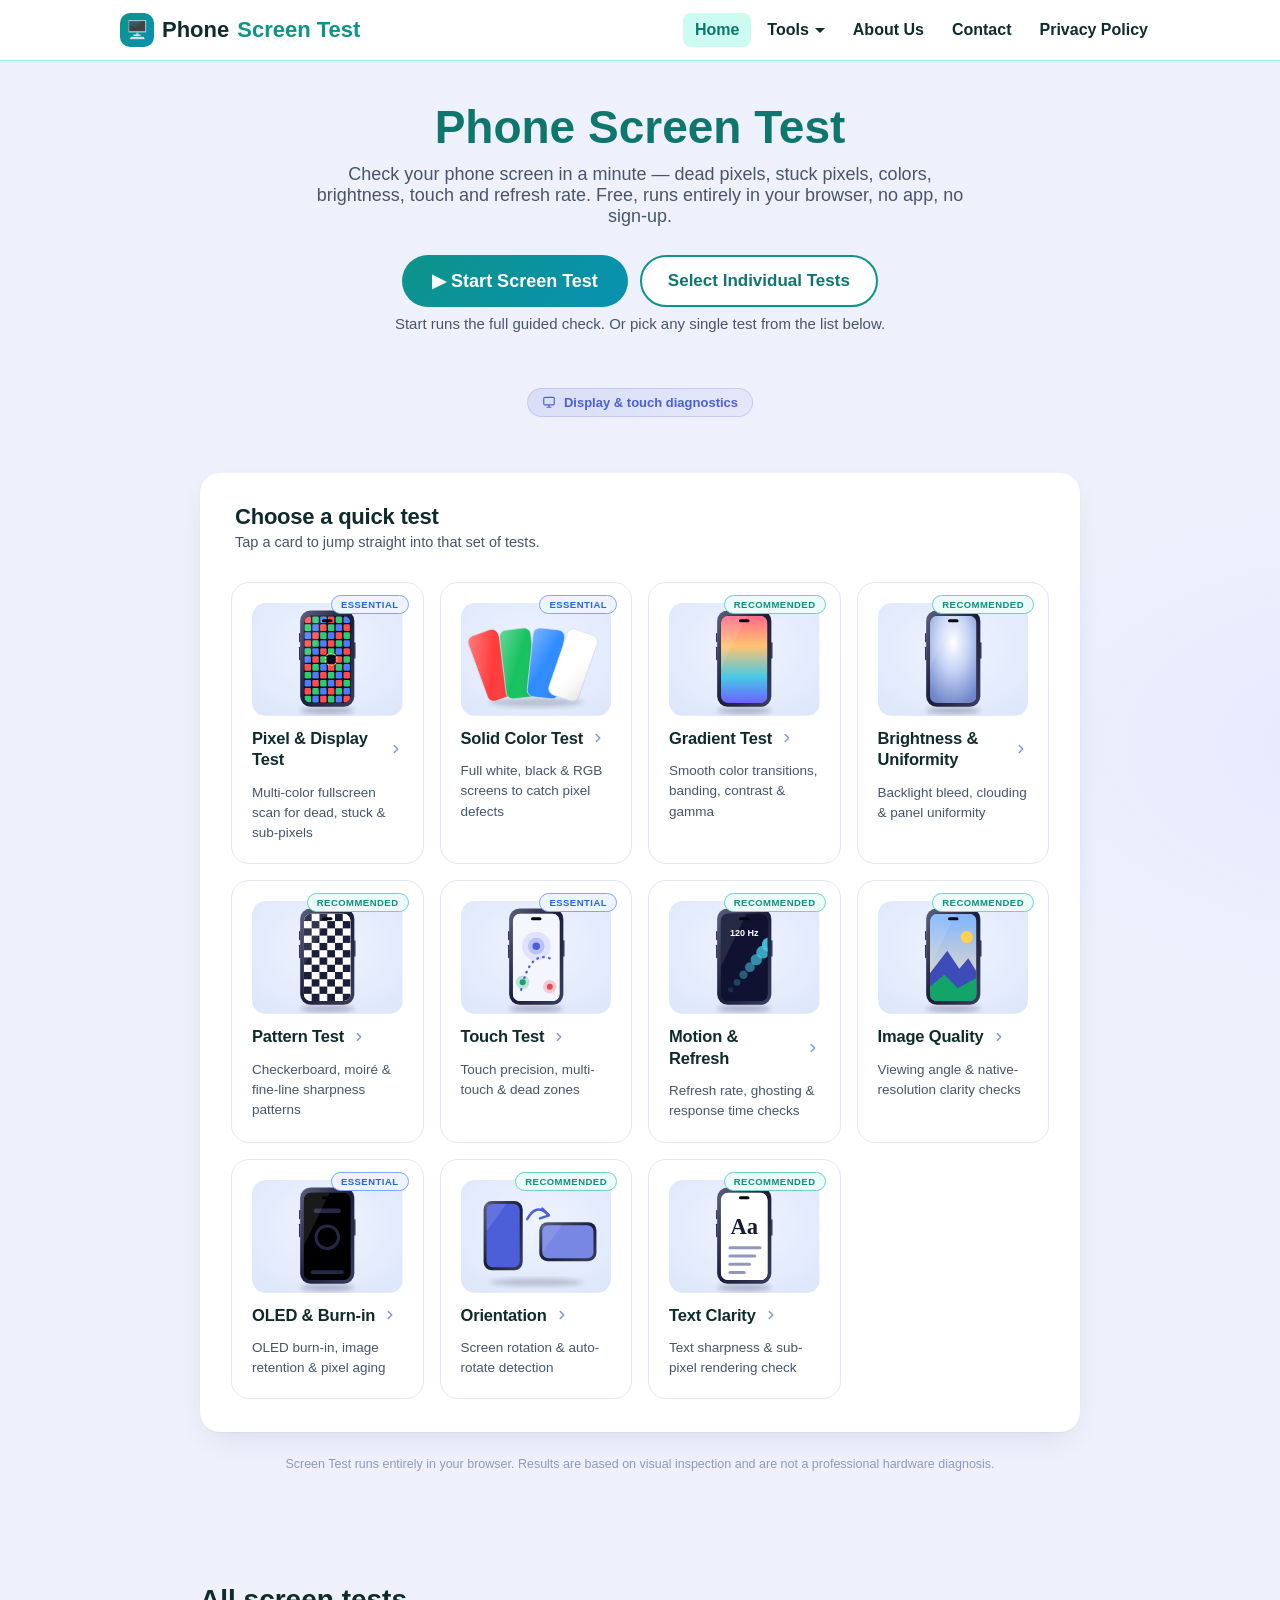
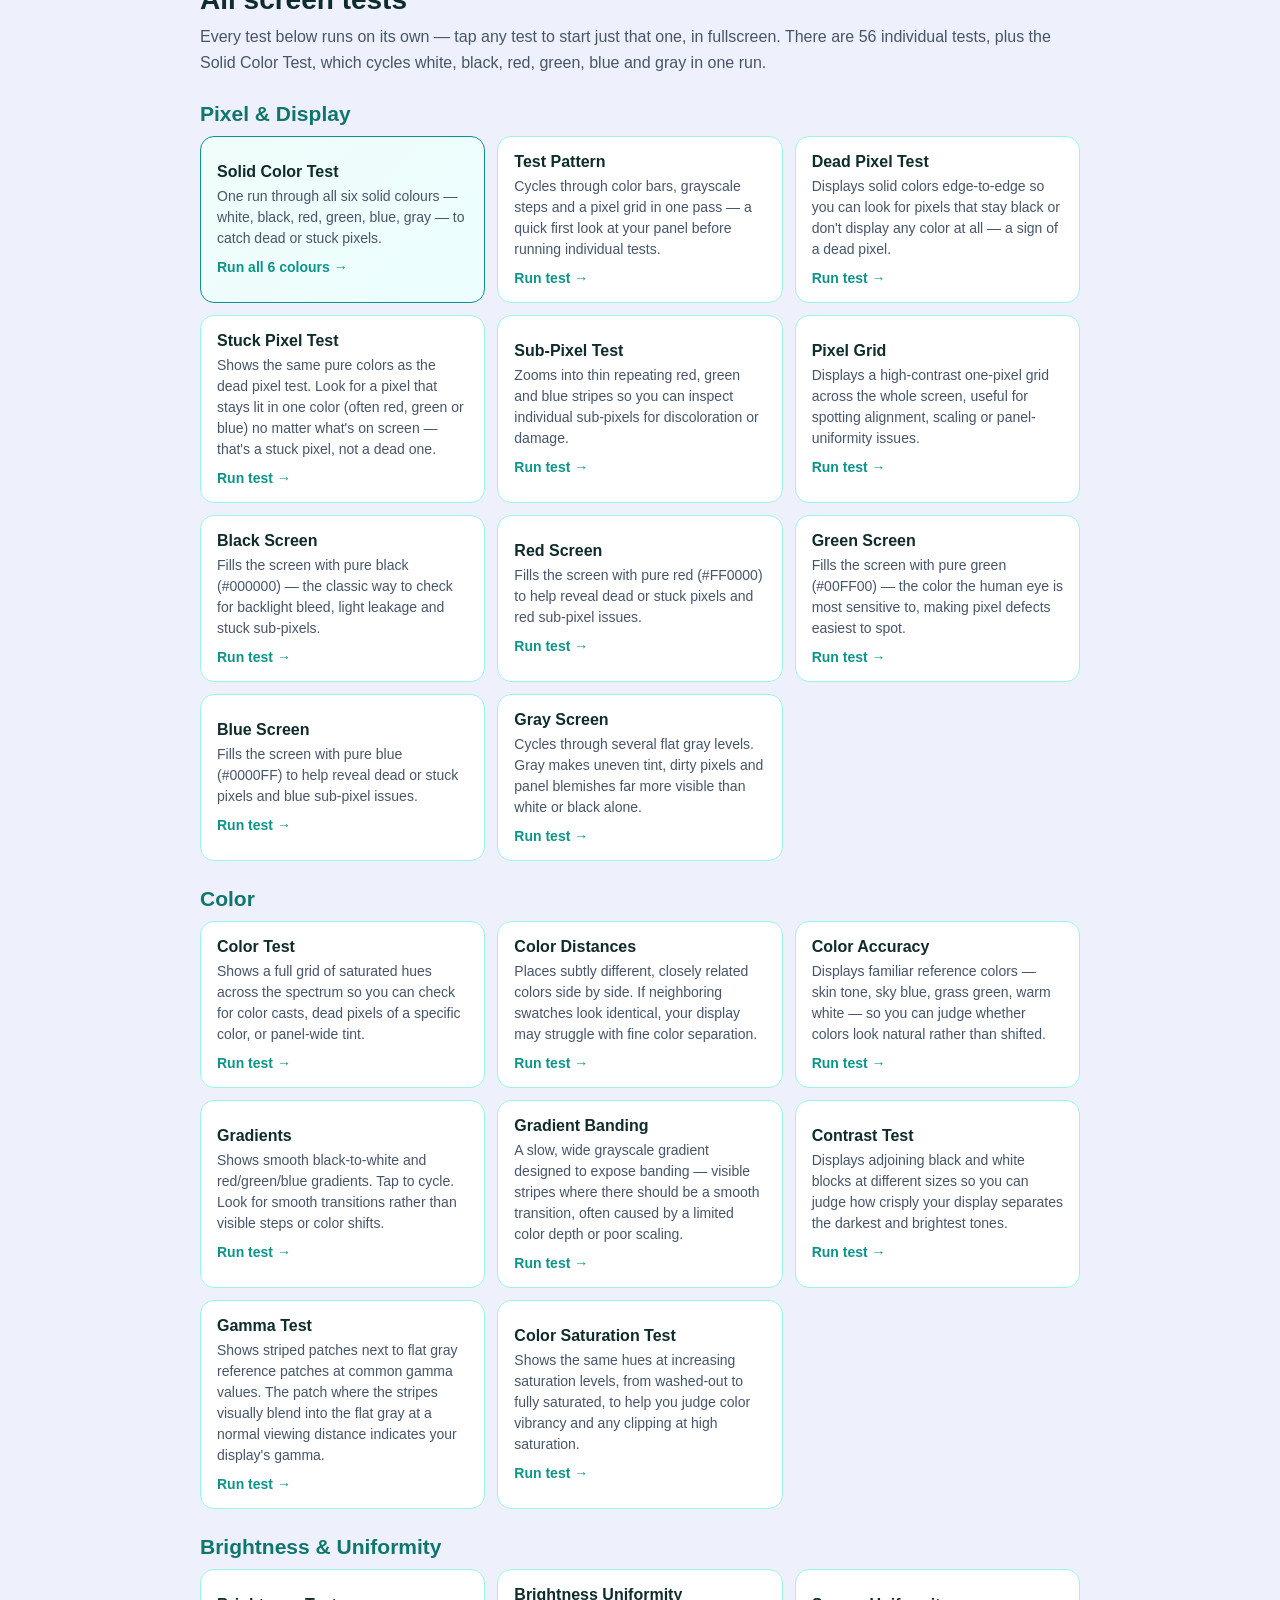
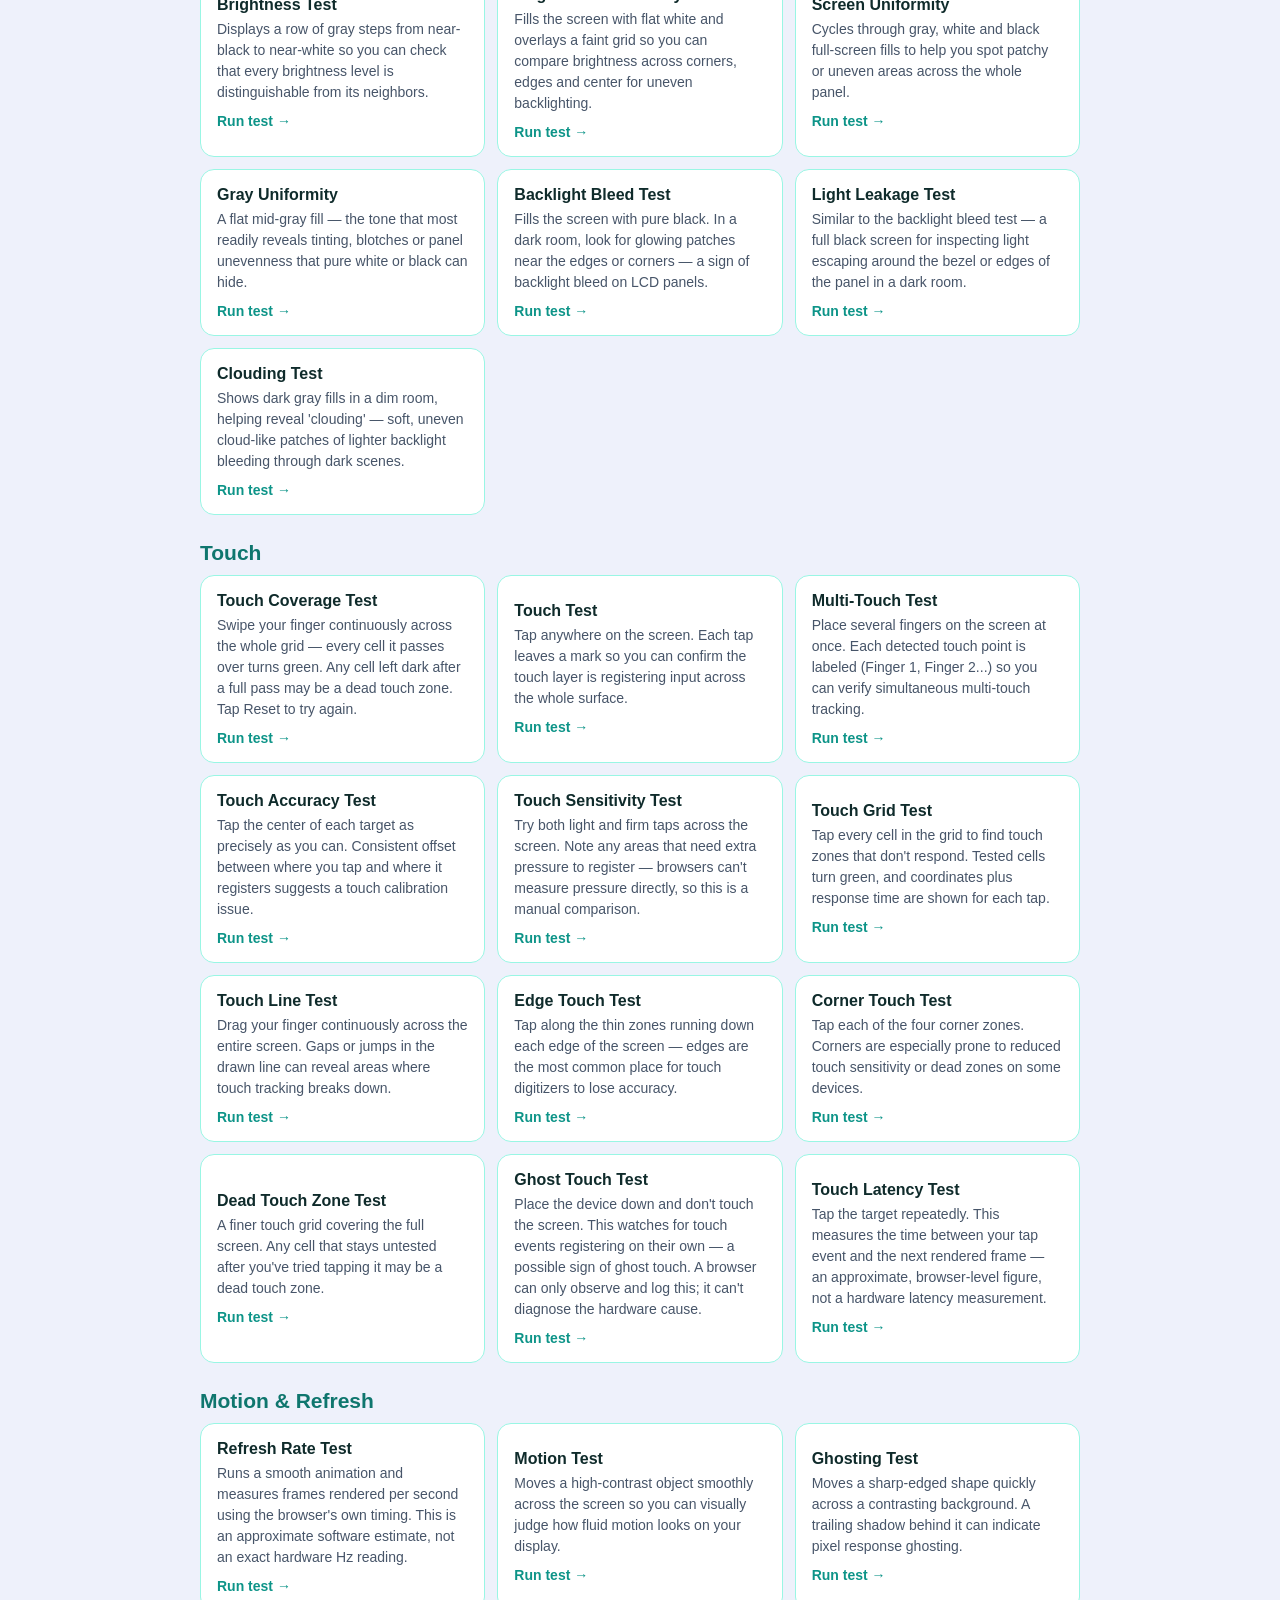
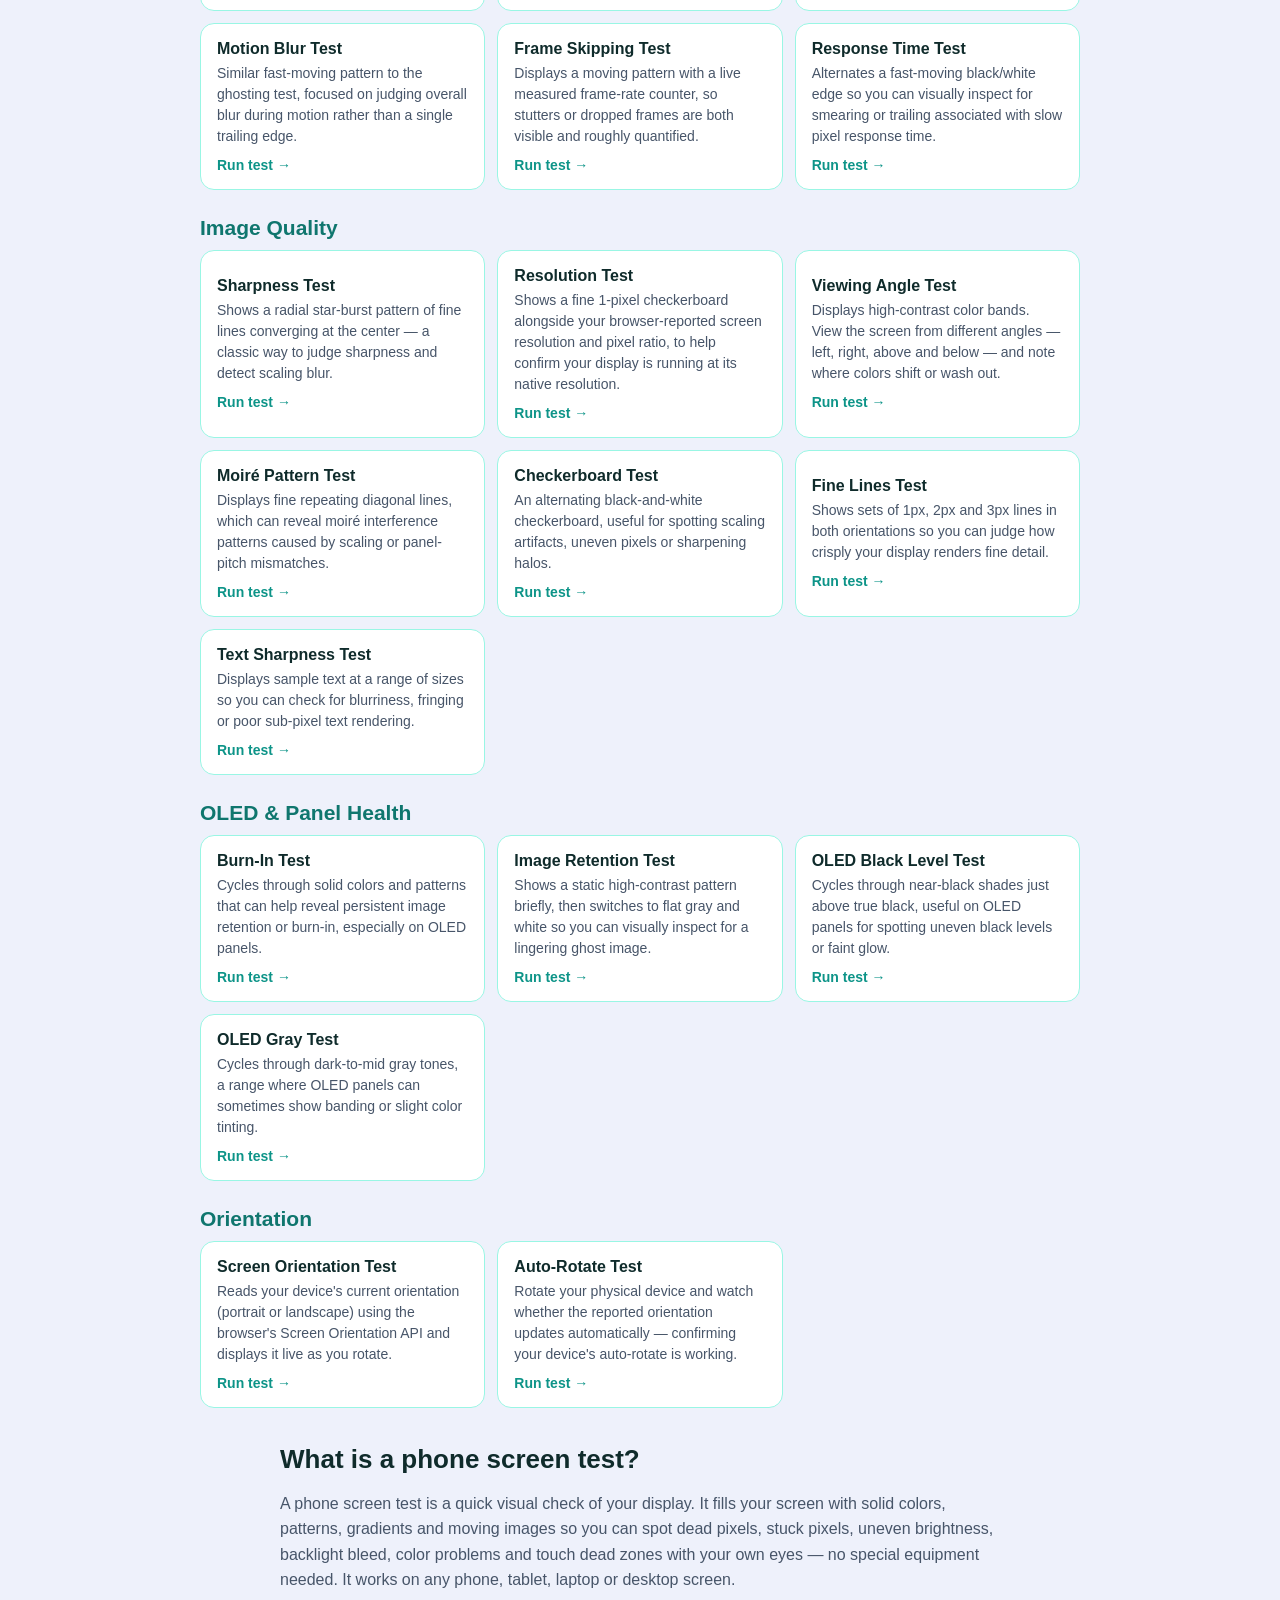
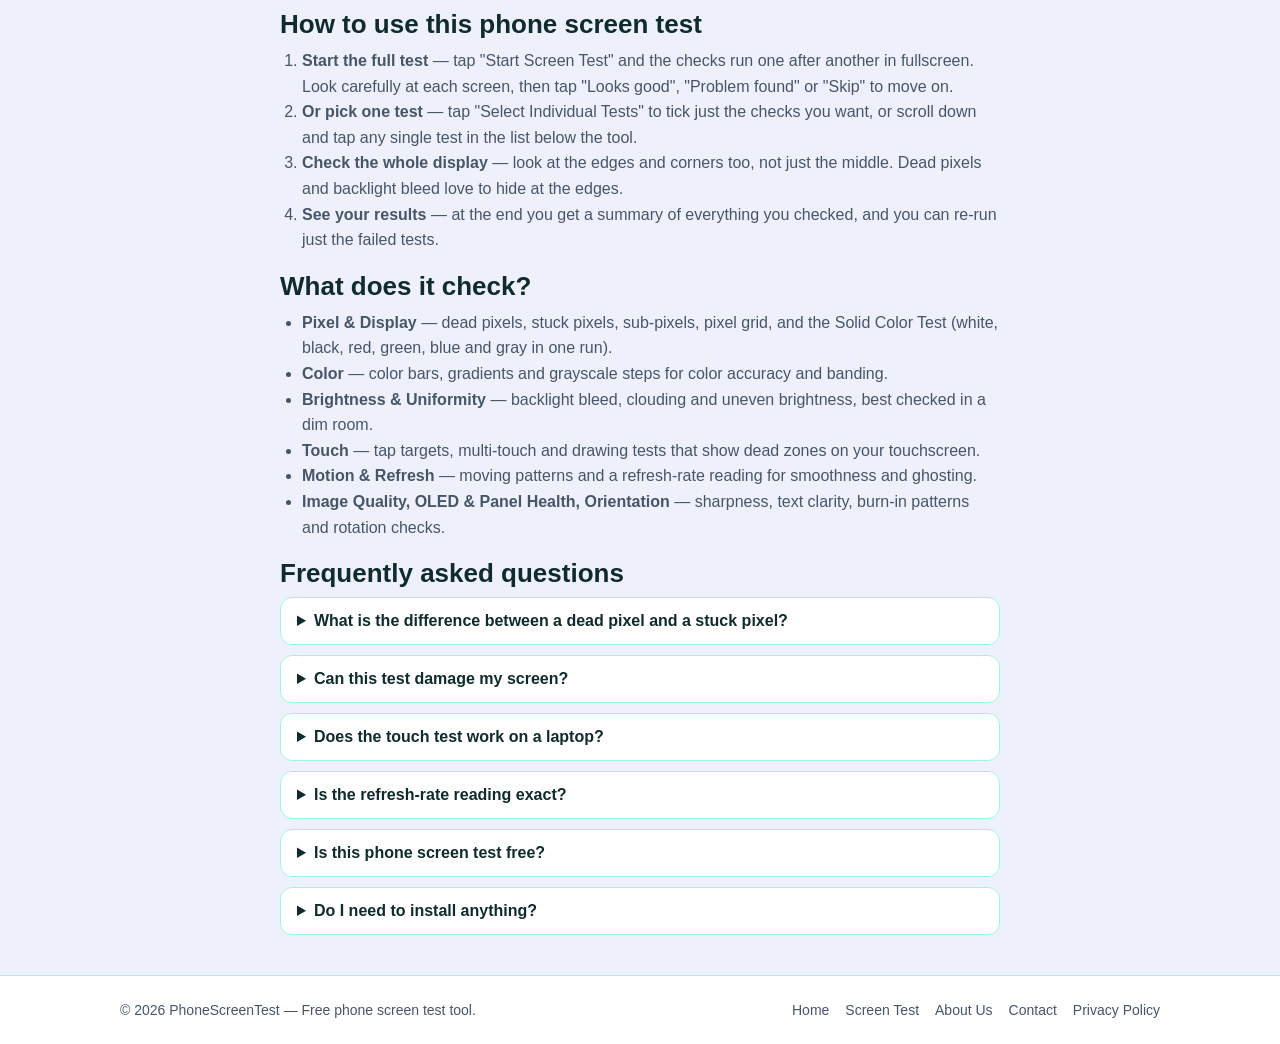
==== commit cf80856b: "Add GSC verification tag and GA4 tag (G-2ZN1ZHYV9C)" ====
--- a/index.html
+++ b/index.html
@@ -5,6 +5,15 @@
 <meta name="viewport" content="width=device-width, initial-scale=1.0">
 <title>Phone Screen Test - Dead Pixels, Colors &amp; Touch (Free)</title>
 <meta name="description" content="Free phone screen test — check dead pixels, stuck pixels, colors, brightness, touch and refresh rate. 57 display tests in your browser, no app or download.">
+<meta name="google-site-verification" content="_-BRUVU3ety-sxMiKPLYXIAc3S__Jb0sioMftiq5Fuo" />
+<!-- Google tag (gtag.js) -->
+<script async src="https://www.googletagmanager.com/gtag/js?id=G-2ZN1ZHYV9C"></script>
+<script>
+  window.dataLayer = window.dataLayer || [];
+  function gtag(){dataLayer.push(arguments);}
+  gtag('js', new Date());
+  gtag('config', 'G-2ZN1ZHYV9C');
+</script>
 <meta name="keywords" content="phone screen test, screen test, display test, dead pixel test, stuck pixel test, touch screen test, color test, brightness test, monitor test, screen check">
 <link rel="canonical" href="https://phonescreentest.github.io/">
 <meta property="og:title" content="Phone Screen Test - Dead Pixels, Colors & Touch (Free)">
--- a/screen-test-assets/style.css
+++ b/screen-test-assets/style.css
@@ -0,0 +1,663 @@
+:root{
+  --bg-0:#EEF1FB;
+  --bg-1:#E7EBFA;
+  --surface:#FFFFFF;
+  --surface-2:#F6F7FD;
+  --border:#E3E6F5;
+  --text:#161A33;
+  --muted:#666E96;
+  --muted-2:#9198BC;
+  --primary:#4C5FD9;
+  --primary-dark:#3D4CB8;
+  --accent:#4C5FD9;
+  --success:#12A567;
+  --success-bg:#E7F8F0;
+  --warning:#F59E0B;
+  --warning-bg:#FEF3E2;
+  --danger:#E5484D;
+  --danger-bg:#FDECEC;
+  --radius-lg:20px;
+  --radius-md:14px;
+  --radius-sm:9px;
+  --shadow-card: 0 1px 2px rgba(22,26,51,0.04), 0 12px 32px -12px rgba(35,42,90,0.14);
+  --font-display: 'Space Grotesk', 'Inter', sans-serif;
+  --font-body: 'Inter', sans-serif;
+}
+*{box-sizing:border-box;}
+/* Extra safety net for WordPress: if this tool is embedded inside a
+   theme via the [screen_test] shortcode, force box-sizing on every
+   descendant so a theme's global CSS reset can't warp our layout. */
+.screen-test-tool-wrapper, .screen-test-tool-wrapper *{ box-sizing:border-box !important; }
+html,body{margin:0;padding:0;}
+body{
+  font-family:var(--font-body);
+  color:var(--text);
+  background:
+    radial-gradient(1100px 600px at 15% -10%, #E2E7FC 0%, transparent 60%),
+    radial-gradient(900px 500px at 110% 10%, #E5E9FF 0%, transparent 55%),
+    var(--bg-0);
+  min-height:100vh;
+  -webkit-font-smoothing:antialiased;
+  overflow-x:hidden;
+}
+button{font-family:inherit;}
+:focus-visible{outline:2.5px solid var(--accent); outline-offset:2px;}
+.hidden{display:none !important;}
+
+/* ---------- Layout shell ---------- */
+.screen-test-tool-wrapper #screen-test-app{
+  width:100%;
+  min-height:100vh;
+  visibility:visible !important;
+}
+.page-wrap{
+  max-width:920px;
+  margin:0 auto;
+  padding:56px 20px 80px;
+}
+
+/* ---------- Header ---------- */
+.hero{
+  text-align:center;
+  margin-bottom:36px;
+}
+.hero .eyebrow{
+  display:inline-flex;
+  align-items:center;
+  gap:8px;
+  font-size:13px;
+  font-weight:600;
+  color:var(--primary);
+  background:linear-gradient(135deg, rgba(76,95,217,0.13), rgba(76,95,217,0.06));
+  border:1px solid rgba(76,95,217,0.18);
+  padding:6px 14px;
+  border-radius:999px;
+  margin-bottom:20px;
+}
+.hero .eyebrow svg{width:14px;height:14px;}
+.hero h2{
+  font-family:var(--font-display);
+  font-size:clamp(38px, 6vw, 58px);
+  font-weight:700;
+  letter-spacing:-0.02em;
+  margin:0 0 14px;
+  line-height:1.02;
+  background:linear-gradient(135deg, var(--text) 20%, var(--primary) 85%);
+  -webkit-background-clip:text;
+  background-clip:text;
+  color:transparent;
+}
+.hero p{
+  font-size:17px;
+  color:var(--muted);
+  max-width:560px;
+  margin:0 auto;
+  line-height:1.55;
+}
+
+/* ---------- Card ---------- */
+.card{
+  background:var(--surface);
+  border-radius:var(--radius-lg);
+  box-shadow:var(--shadow-card);
+  border:1px solid rgba(255,255,255,0.6);
+  overflow:hidden;
+}
+.card-header{
+  padding:30px 34px 6px;
+}
+.card-header h2{
+  font-family:var(--font-display);
+  font-size:22px;
+  font-weight:600;
+  margin:0 0 4px;
+  letter-spacing:-0.01em;
+}
+.card-header p{
+  color:var(--muted);
+  font-size:14.5px;
+  margin:0;
+}
+
+/* ---------- Category quick-start grid ---------- */
+.category-grid{
+  display:grid;
+  grid-template-columns:repeat(4,1fr);
+  gap:16px;
+  padding:26px 30px 32px;
+}
+@media (max-width: 1024px){
+  .category-grid{grid-template-columns:repeat(3,1fr); padding:22px 22px 28px;}
+}
+@media (max-width: 680px){
+  .category-grid{grid-template-columns:repeat(2,1fr); gap:12px; padding:18px 14px 24px;}
+}
+@media (max-width: 480px){
+  .category-grid{grid-template-columns:1fr;}
+}
+.category-card{
+  background:var(--surface);
+  border:1px solid var(--border);
+  border-radius:18px;
+  padding:20px;
+  text-align:left;
+  cursor:pointer;
+  display:flex;
+  flex-direction:column;
+  gap:14px;
+  font-family:inherit;
+  transition:box-shadow .15s ease, transform .1s ease, border-color .15s ease;
+}
+.category-card:hover{
+  box-shadow:var(--shadow-card);
+  transform:translateY(-3px);
+  border-color:rgba(76,95,217,0.25);
+}
+.category-card:active{transform:translateY(-1px) scale(0.99);}
+.category-card .top-row{
+  display:flex; align-items:flex-start; justify-content:space-between;
+}
+.category-icon{
+  width:44px; height:44px; border-radius:12px;
+  display:flex; align-items:center; justify-content:center;
+  flex:0 0 auto;
+}
+.category-icon svg{width:20px;height:20px;}
+.category-badge{
+  font-size:10.5px; font-weight:700; color:#fff;
+  padding:4px 10px; border-radius:999px; white-space:nowrap;
+  letter-spacing:0.01em;
+}
+.category-title{
+  display:flex; align-items:center; gap:6px;
+  font-weight:700; font-size:15.5px; color:var(--text);
+  font-family:var(--font-display);
+  min-width:0;
+  overflow-wrap:anywhere;
+}
+.category-title svg{width:14px;height:14px;color:var(--muted-2); flex:0 0 auto;}
+.category-desc{
+  font-size:13px; color:var(--muted); line-height:1.5;
+}
+.individual-tests-link-wrap{display:none;}
+@media (max-width: 680px){
+  .category-title{font-size:14px;}
+  .category-desc{font-size:12.3px;}
+}
+
+.categories{padding:10px 18px 8px;}
+.category{padding:18px 16px 6px;}
+.category-title{
+  font-size:12.5px;
+  font-weight:600;
+  color:var(--muted-2);
+  letter-spacing:0.02em;
+  margin:0 0 10px 6px;
+  display:flex;
+  align-items:center;
+  gap:8px;
+}
+.category-title .dot{width:6px;height:6px;border-radius:50%;background:var(--accent);}
+
+.test-grid{
+  display:grid;
+  grid-template-columns:1fr 1fr;
+  gap:8px;
+}
+@media (max-width: 680px){
+  .test-grid{grid-template-columns:1fr;}
+  .page-wrap{padding:40px 14px 64px;}
+}
+
+.test-row{
+  display:flex;
+  align-items:center;
+  gap:12px;
+  padding:11px 12px;
+  border-radius:var(--radius-md);
+  border:1px solid transparent;
+  cursor:pointer;
+  transition:background .12s ease, border-color .12s ease, transform .06s ease;
+  user-select:none;
+}
+.test-row:hover{background:var(--surface-2);}
+.test-row:active{transform:scale(0.997);}
+.test-row.selected{
+  background:linear-gradient(135deg, rgba(76,95,217,0.10), rgba(76,95,217,0.04));
+  border-color:rgba(76,95,217,0.28);
+}
+.play-btn{
+  flex:0 0 auto;
+  width:34px;height:34px;
+  border-radius:50%;
+  border:1px solid var(--border);
+  background:var(--surface);
+  color:var(--primary);
+  display:flex;align-items:center;justify-content:center;
+  cursor:pointer;
+  transition:background .12s ease, transform .1s ease;
+}
+.play-btn:hover{background:var(--bg-1); transform:scale(1.06);}
+.play-btn svg{width:15px;height:15px;}
+.test-name{
+  flex:1 1 auto;
+  font-size:14.5px;
+  font-weight:500;
+  color:var(--text);
+  min-width:0;
+  overflow:hidden;
+  text-overflow:ellipsis;
+  white-space:nowrap;
+}
+.checkbox{
+  flex:0 0 auto;
+  width:21px;height:21px;
+  border-radius:6px;
+  border:1.6px solid var(--muted-2);
+  background:var(--surface);
+  display:flex;align-items:center;justify-content:center;
+  transition:all .12s ease;
+}
+.checkbox svg{width:13px;height:13px;opacity:0;transform:scale(0.6);transition:all .12s ease;}
+.test-row.selected .checkbox{background:var(--primary);border-color:var(--primary);}
+.test-row.selected .checkbox svg{opacity:1;transform:scale(1);}
+
+/* ---------- Bottom control bar ---------- */
+.control-bar{
+  position:sticky;
+  bottom:0;
+  background:var(--surface);
+  border-top:1px solid var(--border);
+  padding:16px 26px;
+  display:flex;
+  align-items:center;
+  justify-content:space-between;
+  gap:16px;
+  flex-wrap:wrap;
+}
+.bulk-actions{display:flex;align-items:center;gap:14px;flex-wrap:wrap;}
+.link-btn{
+  background:none;border:none;color:var(--primary);font-weight:600;font-size:13.5px;
+  cursor:pointer;padding:6px 2px;
+}
+.link-btn:hover{text-decoration:underline;}
+.count-pill{
+  font-size:13px;color:var(--muted);font-weight:500;
+  background:var(--surface-2);
+  border:1px solid var(--border);
+  padding:6px 12px;
+  border-radius:999px;
+  white-space:nowrap;
+}
+.count-pill b{color:var(--text);}
+.action-btns{display:flex;gap:10px;flex-wrap:wrap;}
+.btn{
+  font-size:14px;
+  font-weight:600;
+  padding:11px 20px;
+  border-radius:11px;
+  border:1px solid var(--border);
+  background:var(--surface);
+  color:var(--text);
+  cursor:pointer;
+  transition:transform .08s ease, box-shadow .12s ease, background .12s ease;
+  display:inline-flex;align-items:center;gap:8px;
+}
+.btn:hover{background:var(--surface-2);}
+.btn:active{transform:scale(0.98);}
+.btn-primary{
+  background:linear-gradient(135deg, var(--primary), var(--accent));
+  color:#fff;border:none;
+  box-shadow:0 8px 20px -8px rgba(76,95,217,0.65);
+}
+.btn-primary:hover{filter:brightness(1.05);}
+.btn-primary:disabled{
+  background:var(--muted-2); box-shadow:none; cursor:not-allowed; opacity:0.6;
+}
+.btn-ghost{background:transparent;}
+.btn-danger{color:var(--danger); border-color:rgba(229,72,77,0.3);}
+.btn-danger:hover{background:var(--danger-bg);}
+.btn-success{color:var(--success); border-color:rgba(18,165,103,0.3);}
+.btn-success:hover{background:var(--success-bg);}
+
+footer.tiny-note{
+  text-align:center;
+  color:var(--muted-2);
+  font-size:12.5px;
+  margin-top:22px;
+  line-height:1.6;
+}
+
+/* ---------- Modal ---------- */
+.modal-overlay{
+  position:fixed; inset:0; background:rgba(20,22,45,0.45);
+  backdrop-filter:blur(3px);
+  display:flex;align-items:center;justify-content:center;
+  z-index:600;
+  padding:20px;
+  animation:fadeIn .15s ease;
+}
+@keyframes fadeIn{from{opacity:0} to{opacity:1}}
+.modal{
+  background:var(--surface);
+  color:var(--text);
+  border-radius:var(--radius-lg);
+  max-width:440px;width:100%;
+  padding:28px;
+  box-shadow:0 30px 80px -20px rgba(20,22,45,0.4);
+}
+.modal h3{
+  font-family:var(--font-display);
+  font-size:19px;margin:0 0 6px;
+}
+.modal .cat-tag{
+  display:inline-block;font-size:11.5px;font-weight:600;color:var(--primary);
+  background:rgba(76,95,217,0.09); padding:3px 10px;border-radius:999px;margin-bottom:12px;
+}
+.modal p{color:var(--muted); font-size:14.5px; line-height:1.6; margin:0 0 22px;}
+.modal-actions{display:flex;justify-content:flex-end;gap:10px;}
+
+/* Setup guide modal specifics */
+.guide-list{margin:0 0 20px;padding:0;list-style:none;display:flex;flex-direction:column;gap:12px;}
+.guide-list li{display:flex;gap:12px;font-size:14px;color:var(--text);line-height:1.5;}
+.guide-list li .num{
+  flex:0 0 auto;width:22px;height:22px;border-radius:50%;
+  background:var(--bg-1);color:var(--primary);font-size:12px;font-weight:700;
+  display:flex;align-items:center;justify-content:center;
+}
+
+/* ================= TEST RUNNER (fullscreen) ================= */
+#test-runner{
+  position:fixed; inset:0; z-index:500;
+  background:#000;
+  display:flex; flex-direction:column;
+  color:#fff;
+  font-family:var(--font-body);
+}
+#test-stage{
+  flex:1 1 auto;
+  position:relative;
+  width:100%;
+  overflow:hidden;
+  display:flex;align-items:center;justify-content:center;
+  background:#000;
+  touch-action:none;
+}
+#runner-topbar{
+  position:absolute; top:0; left:0; right:0;
+  display:flex; align-items:center; justify-content:space-between;
+  padding:14px 18px;
+  z-index:20;
+  pointer-events:none;
+  transition:opacity .25s ease;
+}
+#runner-topbar > *{pointer-events:auto;}
+.topbar-chip{
+  background:rgba(15,16,32,0.55);
+  backdrop-filter:blur(6px);
+  border:1px solid rgba(255,255,255,0.12);
+  color:#fff;
+  padding:7px 14px;
+  border-radius:999px;
+  font-size:12.5px;
+  font-weight:600;
+  letter-spacing:0.01em;
+}
+.topbar-chip .test-title{font-weight:600;font-size:13.5px;margin-left:8px;opacity:0.92;}
+
+#runner-bottombar{
+  position:absolute; left:0; right:0; bottom:0;
+  z-index:20;
+  padding:14px 16px calc(14px + env(safe-area-inset-bottom));
+  display:flex; align-items:center; justify-content:center; gap:10px;
+  flex-wrap:wrap;
+  background:linear-gradient(to top, rgba(0,0,0,0.75), rgba(0,0,0,0));
+  transition:opacity .25s ease, transform .25s ease;
+}
+.screen-test-tool-wrapper #stt-v102-runner-controls-toggle{
+  position:absolute;
+  left:50%;
+  bottom:72px;
+  z-index:25;
+  width:42px;
+  height:42px;
+  padding:0;
+  border:1px solid rgba(255,255,255,0.3);
+  border-radius:50%;
+  background:#4C5FD9;
+  color:#fff;
+  box-shadow:0 8px 24px rgba(0,0,0,0.35);
+  display:flex;
+  align-items:center;
+  justify-content:center;
+  cursor:pointer;
+  transform:translateX(-50%);
+  transition:bottom .25s ease, transform .12s ease, background .12s ease;
+}
+.screen-test-tool-wrapper #stt-v102-runner-controls-toggle:hover{background:var(--primary-dark);}
+.screen-test-tool-wrapper #stt-v102-runner-controls-toggle:active{transform:translateX(-50%) scale(0.94);}
+.screen-test-tool-wrapper #stt-v102-runner-controls-toggle .stt-v102-toggle-arrow{width:21px;height:21px;}
+.screen-test-tool-wrapper #stt-v102-runner-controls-toggle .stt-v102-toggle-arrow-up{display:none;}
+.screen-test-tool-wrapper .stt-v102-controls-hidden #stt-v102-runner-controls-toggle{bottom:14px;}
+.screen-test-tool-wrapper .stt-v102-controls-hidden #stt-v102-runner-controls-toggle .stt-v102-toggle-arrow-down{display:none;}
+.screen-test-tool-wrapper .stt-v102-controls-hidden #stt-v102-runner-controls-toggle .stt-v102-toggle-arrow-up{display:block;}
+.rbtn{
+  border:1px solid rgba(255,255,255,0.18);
+  background:rgba(20,21,38,0.6);
+  backdrop-filter:blur(8px);
+  color:#fff;
+  padding:10px 16px;
+  border-radius:11px;
+  font-size:13.5px;
+  font-weight:600;
+  cursor:pointer;
+  display:flex;align-items:center;gap:7px;
+  transition:transform .08s ease, background .12s ease;
+}
+.rbtn svg{width:15px;height:15px;}
+.rbtn:hover{background:rgba(255,255,255,0.14);}
+.rbtn:active{transform:scale(0.96);}
+.rbtn:disabled{opacity:0.35;cursor:not-allowed;}
+.rbtn.good{border-color:rgba(18,165,103,0.5);}
+.rbtn.good:hover{background:rgba(18,165,103,0.28);}
+.rbtn.bad{border-color:rgba(229,72,77,0.5);}
+.rbtn.bad:hover{background:rgba(229,72,77,0.28);}
+
+/* Only the bottom action bar auto-hides during inactivity — the top bar
+   (with Exit) always stays visible and clickable so users are never
+   stuck unable to leave a fullscreen test. */
+.stt-v102-controls-hidden #runner-bottombar{opacity:0; pointer-events:none; transform:translateY(24px);}
+
+@media (max-width:680px){
+  #runner-bottombar{
+    justify-content:flex-start;
+    flex-wrap:nowrap;
+    overflow-x:auto;
+    padding:10px 12px calc(10px + env(safe-area-inset-bottom));
+    scrollbar-width:none;
+  }
+  #runner-bottombar::-webkit-scrollbar{display:none;}
+  .rbtn{flex:0 0 auto;padding:9px 12px;font-size:12.5px;}
+  .screen-test-tool-wrapper #stt-v102-runner-controls-toggle{bottom:66px;}
+  .screen-test-tool-wrapper .stt-v102-controls-hidden #stt-v102-runner-controls-toggle{bottom:12px;}
+}
+
+.stage-label{
+  position:absolute; z-index:10;
+  bottom:14px; left:50%; transform:translateX(-50%);
+  font-size:12px; color:rgba(255,255,255,0.55);
+  background:rgba(0,0,0,0.35); padding:5px 12px; border-radius:999px;
+  pointer-events:none;
+  letter-spacing:0.01em;
+}
+.stage-caption{
+  position:absolute; z-index:10; top:64px; left:50%; transform:translateX(-50%);
+  max-width:min(480px, 86vw);
+  text-align:center;
+  font-size:13px; line-height:1.5;
+  color:rgba(255,255,255,0.85);
+  background:rgba(0,0,0,0.4);
+  padding:10px 16px; border-radius:12px;
+  pointer-events:none;
+}
+.tap-hint{position:absolute; z-index:5; bottom:96px; left:50%; transform:translateX(-50%); font-size:12px; color:rgba(255,255,255,0.4); pointer-events:none;}
+
+/* generic full bleed color */
+.stage-fill{position:absolute; inset:0;}
+
+/* touch grid */
+.touch-grid{position:absolute; inset:0; display:grid; }
+.touch-cell{
+  border:1px solid rgba(255,255,255,0.08);
+  display:flex;align-items:center;justify-content:center;
+  font-size:10px; color:rgba(255,255,255,0.35);
+  transition:background .12s ease;
+}
+.touch-cell.hit{background:rgba(18,165,103,0.55); color:#fff;}
+
+/* swatches */
+.swatch-grid{position:absolute; inset:0; display:grid;}
+.swatch-cell{display:flex;flex-direction:column;align-items:center;justify-content:center;gap:4px;}
+.swatch-cell span{font-size:11px; color:rgba(255,255,255,0.7); mix-blend-mode:difference;}
+
+/* brightness steps */
+.brightness-row{position:absolute; inset:0; display:flex;}
+.brightness-seg{flex:1; display:flex; align-items:flex-end; justify-content:center; padding-bottom:18px;}
+.brightness-seg span{font-size:11px; color:rgba(0,0,0,0.35); font-weight:600;}
+
+/* results screen */
+#results-screen .page-wrap{max-width:640px;}
+.results-summary{
+  display:grid; grid-template-columns:repeat(4,1fr); gap:10px;
+  padding:24px 30px 8px;
+}
+.stat-box{
+  background:var(--surface-2); border:1px solid var(--border);
+  border-radius:14px; padding:16px 10px; text-align:center;
+}
+.stat-box .num{font-family:var(--font-display); font-size:24px; font-weight:700;}
+.stat-box .lbl{font-size:11.5px; color:var(--muted); margin-top:2px;}
+.result-list{padding:8px 26px 22px; display:flex; flex-direction:column;}
+.result-row{
+  display:flex; align-items:center; gap:12px;
+  padding:10px 4px; border-bottom:1px solid var(--border);
+  font-size:14px;
+}
+.result-row:last-child{border-bottom:none;}
+.result-icon{width:22px;height:22px;flex:0 0 auto;border-radius:50%;display:flex;align-items:center;justify-content:center;}
+.result-icon.pass{background:var(--success-bg); color:var(--success);}
+.result-icon.problem{background:var(--danger-bg); color:var(--danger);}
+.result-icon.skip{background:var(--surface-2); color:var(--muted-2); border:1px solid var(--border);}
+.result-icon svg{width:12px;height:12px;}
+.result-name{flex:1;}
+.result-status{font-size:12.5px; font-weight:600; color:var(--muted);}
+.result-status.pass{color:var(--success);}
+.result-status.problem{color:var(--danger);}
+
+.sr-only{
+  position:absolute; width:1px; height:1px; padding:0; margin:-1px;
+  overflow:hidden; clip:rect(0,0,0,0); white-space:nowrap; border:0;
+}
+
+
+/* ======================================================================
+   v1.1.0 — Start Screen Test button, card title/badge polish, headless mode
+   ====================================================================== */
+.screen-test-tool-wrapper .category-card .category-title{
+  font-size:16.5px; font-weight:700; color:var(--text);
+  letter-spacing:-0.01em; margin:0; line-height:1.3;
+}
+.screen-test-tool-wrapper .category-card .category-title svg{color:var(--primary); opacity:.7;}
+.screen-test-tool-wrapper .category-badge{
+  font-size:10px; font-weight:600; letter-spacing:0.02em;
+  padding:3px 9px; border-radius:999px;
+  background:#F1F3FF; color:var(--muted); border:1px solid var(--border);
+}
+.screen-test-tool-wrapper .category-badge.is-essential{
+  background:#EEF0FF; color:var(--primary-dark); border-color:#DCE1FB;
+}
+@media (max-width: 680px){
+  .screen-test-tool-wrapper .category-card .category-title{font-size:15px;}
+}
+
+.stt-start-wrap{ text-align:center; margin:18px 0; }
+.screen-test-tool-wrapper .stt-start-btn{
+  display:inline-flex; align-items:center; justify-content:center; gap:10px;
+  padding:15px 34px; border:none; border-radius:14px; cursor:pointer;
+  font-family:var(--font-display); font-size:17px; font-weight:700; letter-spacing:-0.005em;
+  color:#fff; background:linear-gradient(135deg, var(--primary), var(--primary-dark));
+  box-shadow:0 12px 26px -10px rgba(76,95,217,0.7);
+  transition:transform .12s ease, box-shadow .15s ease, filter .15s ease;
+}
+.screen-test-tool-wrapper .stt-start-btn svg{width:20px;height:20px;flex:0 0 auto;}
+.screen-test-tool-wrapper .stt-start-btn:hover{filter:brightness(1.06); transform:translateY(-2px); box-shadow:0 16px 30px -10px rgba(76,95,217,0.75);}
+.screen-test-tool-wrapper .stt-start-btn:active{transform:translateY(0) scale(0.99);}
+
+.stt-results-close{display:none;}
+.stt-headless #screen-test-app{min-height:0 !important;}
+.stt-headless #category-screen, .stt-headless #selection-screen{display:none !important;}
+.stt-headless #results-screen{
+  position:fixed; inset:0; z-index:99998; overflow:auto;
+  background:var(--bg-0);
+}
+.stt-headless #results-screen.hidden{display:none !important;}
+.stt-headless .stt-results-close{display:inline-flex;}
+
+.stt-start-wrap{ display:flex; flex-wrap:wrap; gap:12px; justify-content:center; align-items:center; }
+.screen-test-tool-wrapper a.stt-individual-btn{
+  display:inline-flex; align-items:center; justify-content:center;
+  padding:13px 26px; border-radius:14px; text-decoration:none;
+  font-family:var(--font-display); font-size:16px; font-weight:600;
+  color:var(--primary-dark); background:var(--surface); border:1.5px solid var(--primary);
+  transition:background .15s ease, transform .12s ease;
+}
+.screen-test-tool-wrapper a.stt-individual-btn:hover{background:#EEF0FF; transform:translateY(-2px);}
+
+.screen-test-tool-wrapper.stt-inline{ display:inline-block; vertical-align:middle; margin:8px 6px; }
+.stt-inline .stt-start-wrap{ display:block; margin:0; }
+
+/* v1.1.1 — illustrated cards, smaller badge */
+.screen-test-tool-wrapper .cat-illus{
+  position:relative; width:100%; aspect-ratio:5/3; border-radius:12px; overflow:hidden;
+  border:1px solid var(--border);
+}
+.screen-test-tool-wrapper .cat-illus svg{display:block; width:100%; height:100%;}
+.screen-test-tool-wrapper .cat-illus .category-badge{
+  position:absolute; top:7px; right:7px;
+  font-size:8.5px; font-weight:600; letter-spacing:0.03em; text-transform:uppercase;
+  padding:2px 7px; background:rgba(255,255,255,0.92); color:var(--muted); border:none;
+}
+.screen-test-tool-wrapper .cat-illus .category-badge.is-essential{color:var(--primary-dark);}
+
+/* v1.1.2 — image tile like reference; badge moved below description */
+.screen-test-tool-wrapper .cat-illus{ aspect-ratio:4/3; border:none; border-radius:14px; }
+.screen-test-tool-wrapper .category-card{ gap:12px; }
+.screen-test-tool-wrapper .category-card .category-desc{ font-size:13.5px; }
+.screen-test-tool-wrapper .category-card > .category-badge{
+  align-self:flex-start; margin-top:auto;
+  font-size:9px; font-weight:600; letter-spacing:0.05em; text-transform:uppercase;
+  padding:2px 8px; background:transparent; color:var(--muted); border:1px solid var(--border);
+}
+.screen-test-tool-wrapper .category-card > .category-badge.is-essential{ color:var(--primary-dark); border-color:#C9D1F7; }
+
+/* v1.1.3 — realistic phone images, badge on tile corner (like reference) */
+.screen-test-tool-wrapper .cat-wrap{ position:relative; width:100%; }
+.screen-test-tool-wrapper .cat-wrap > .category-badge{
+  position:absolute; top:-8px; right:-6px; z-index:2;
+  font-size:9.5px; font-weight:700; letter-spacing:0.05em; text-transform:uppercase;
+  padding:3px 9px; border-radius:999px; border-width:1.5px; border-style:solid;
+}
+.screen-test-tool-wrapper .cat-wrap > .category-badge.is-essential{ color:#2563EB; background:#EEF4FF; border-color:#7FA6F5; }
+.screen-test-tool-wrapper .cat-wrap > .category-badge.is-recommended{ color:#0F8F7E; background:#ECFBF8; border-color:#6FD2C3; }
+
+/* v1.1.4 — buttons hamesha center (theme ke alignment se bina asar) */
+.screen-test-tool-wrapper.stt-inline{
+  display:flex !important; justify-content:center !important; align-items:center !important;
+  width:100% !important; margin:10px 0 !important; text-align:center !important; float:none !important;
+}
+.screen-test-tool-wrapper.stt-inline .stt-start-wrap{
+  display:flex !important; flex-wrap:wrap !important; justify-content:center !important; align-items:center !important;
+  gap:12px !important; width:auto !important; max-width:100% !important; margin:0 auto !important; text-align:center !important;
+}
+.screen-test-tool-wrapper.stt-inline .stt-start-btn,
+.screen-test-tool-wrapper.stt-inline .stt-individual-btn{ margin:0 !important; }
